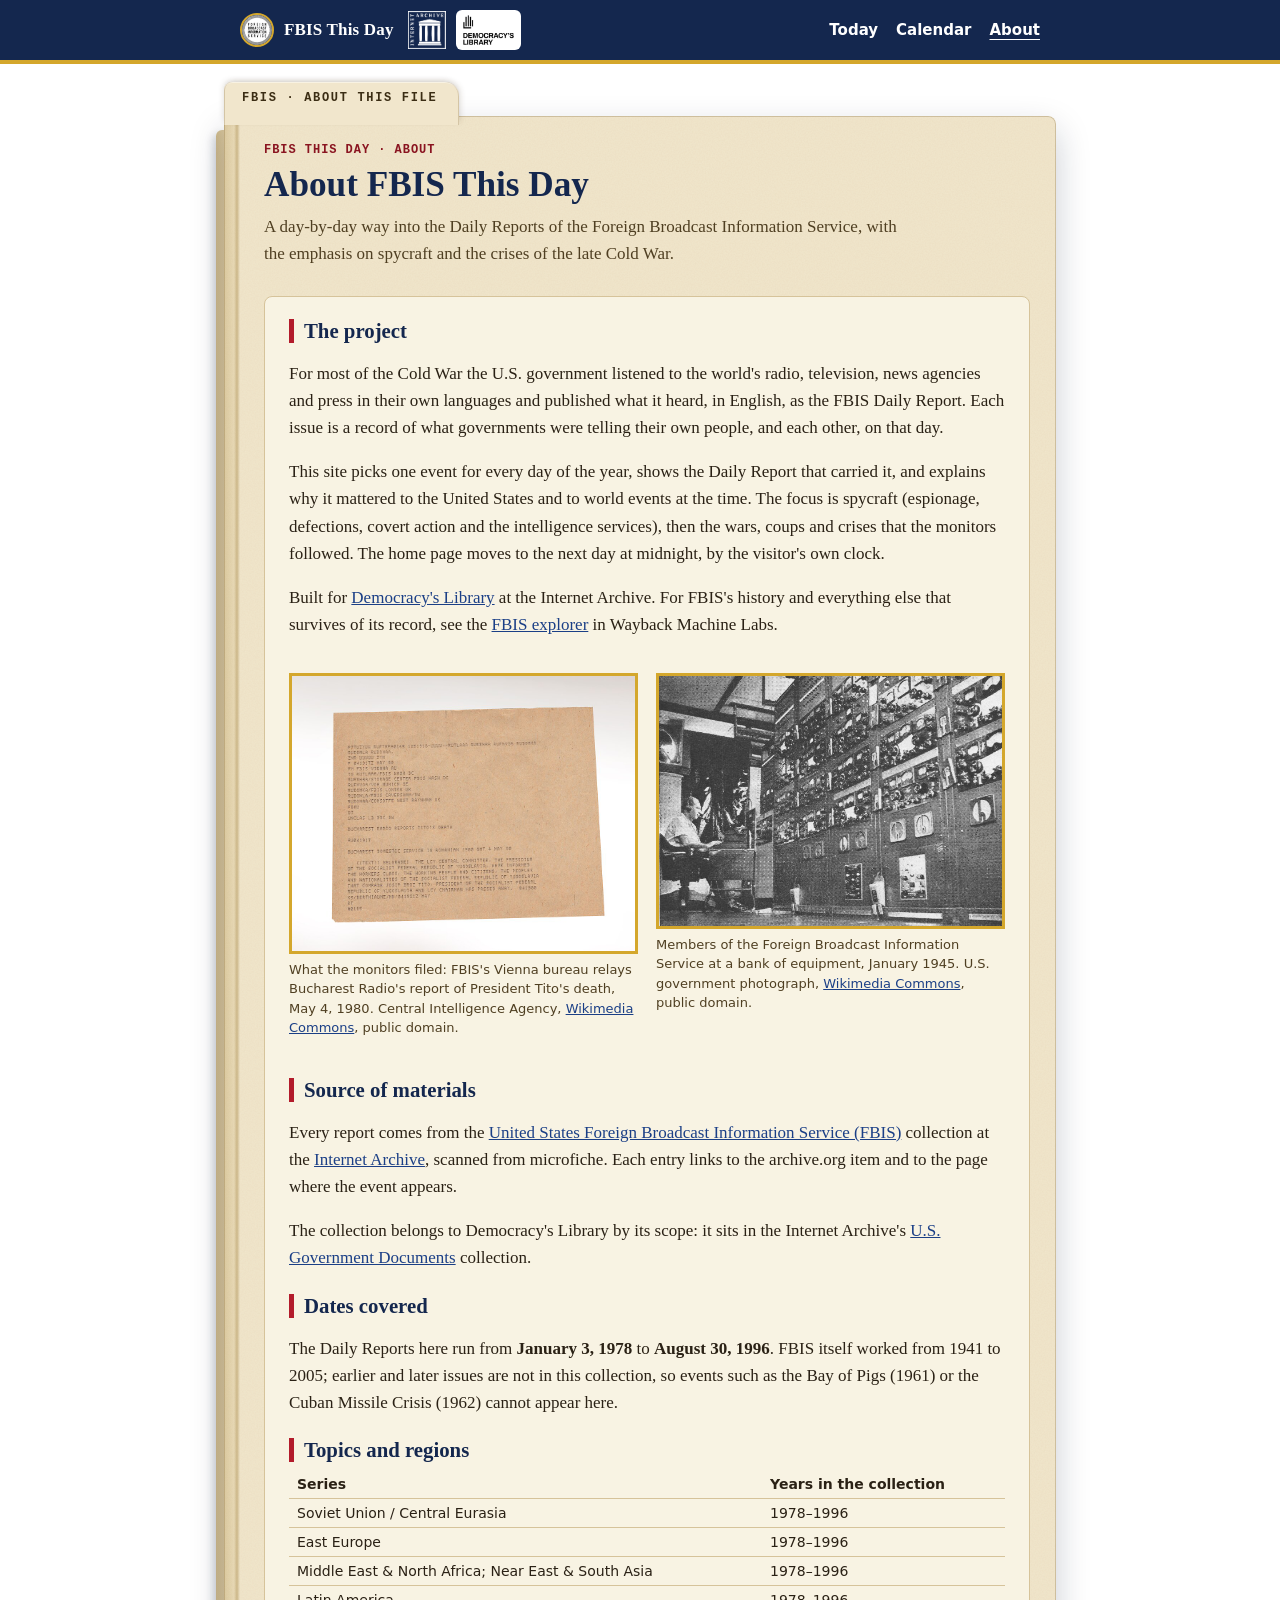
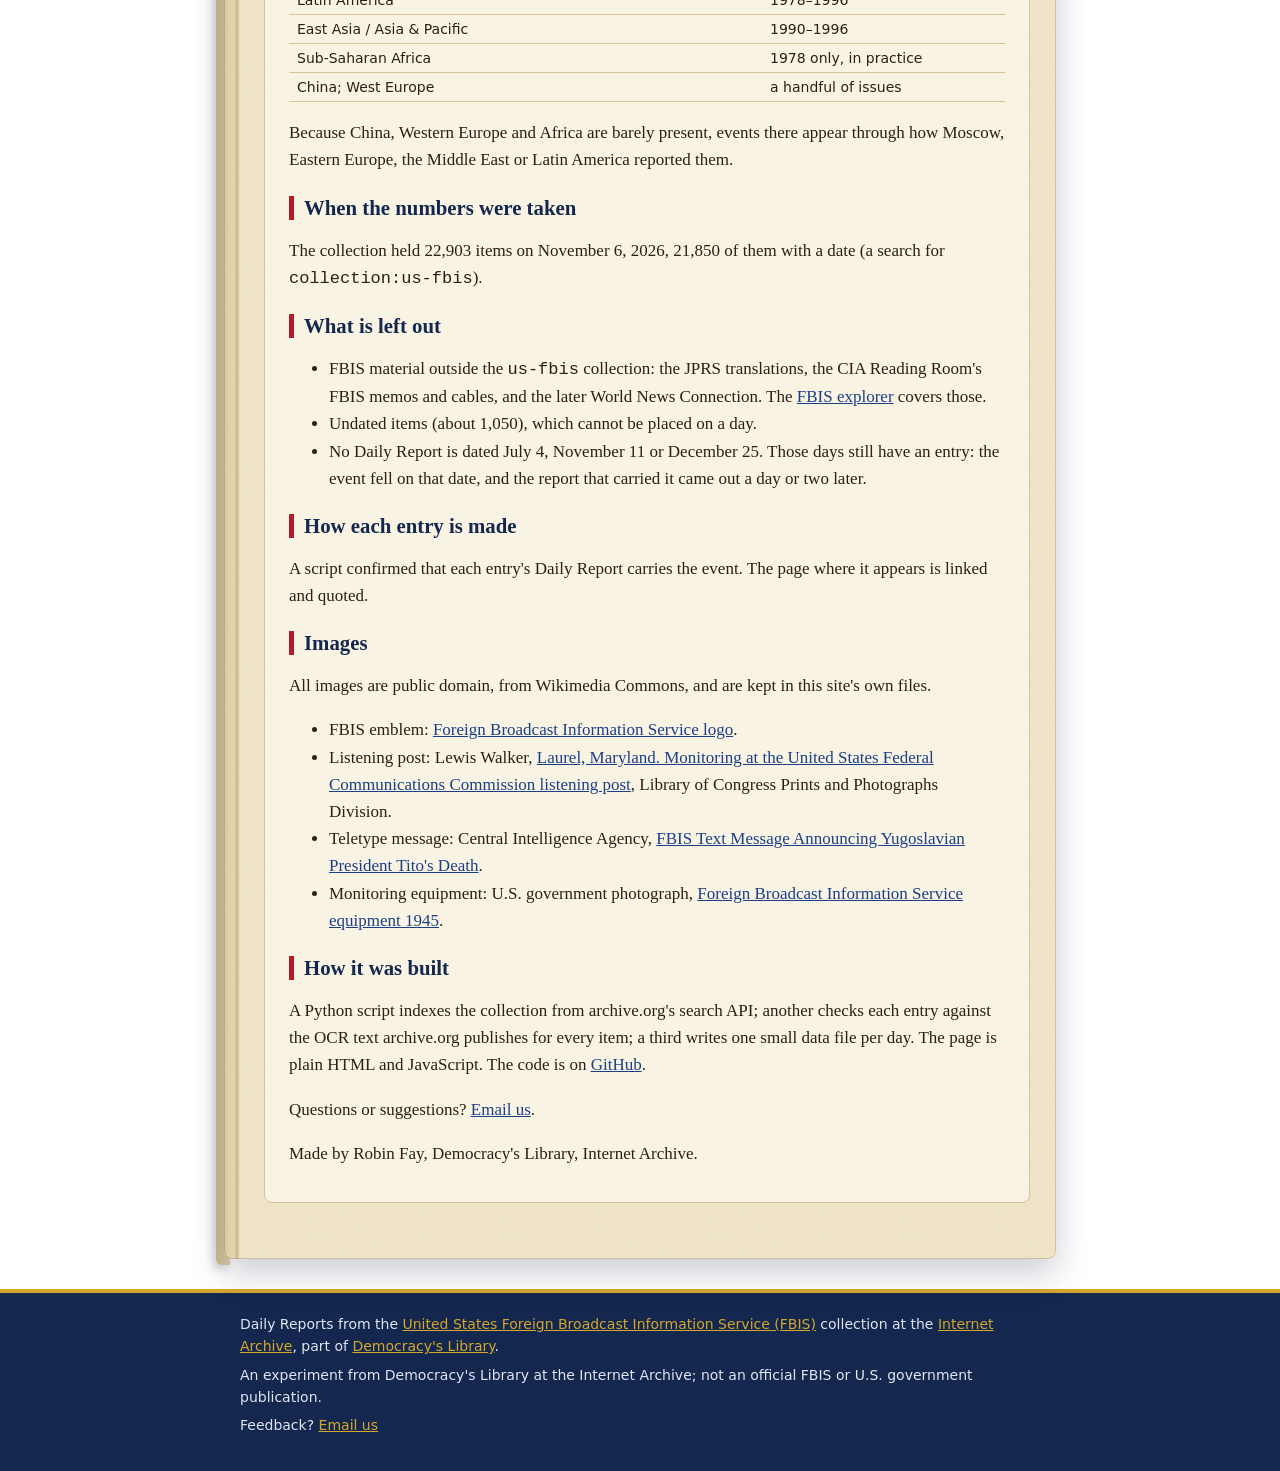
==== about.html @ 02a34bc8 "Accessibility and security fixes from the explorer checks Fix A-17ab2d: the previous/next tabs' acce" ====
<!doctype html>
<html lang="en">
<head>
<meta charset="utf-8">
<meta name="viewport" content="width=device-width, initial-scale=1">
<title>About · FBIS This Day</title>
<meta name="description" content="About FBIS This Day: its source in the Internet Archive's us-fbis collection, the dates it covers, what it leaves out, and how each day's entry is made and checked.">
<link rel="stylesheet" href="style.css?v=28">
</head>
<body>
<a class="skip" href="#main">Skip to content</a>
<header class="masthead">
  <div class="wrap">
    <a class="brand" href="./"><img src="img/fbis-logo.jpg" alt="" width="34" height="34"><span>FBIS This Day</span></a>
    <div class="logos">
      <a href="https://archive.org/"><img src="img/internet-archive.png" alt="Internet Archive" width="38" height="38"></a>
      <a href="https://archive.org/details/democracys-library" class="dl"><img src="img/democracys-library-crop.png" alt="Democracy's Library" width="66" height="40"></a>
    </div>
    <nav aria-label="Site">
      <a href="./">Today</a>
      <a href="calendar.html">Calendar</a>
      <a href="about.html" aria-current="page">About</a>
    </nav>
  </div>
</header>
<main id="main" class="wrap folder" data-label="FBIS · About this file">
  <header class="intro">
    <p class="slug">FBIS This Day · about</p>
    <h1>About FBIS This Day</h1>
    <p class="lede">A day-by-day way into the Daily Reports of the Foreign Broadcast Information Service, with the emphasis on spycraft and the crises of the late Cold War.</p>
  </header>
  <div class="prose">
    <h2>The project</h2>
    <p>For most of the Cold War the U.S. government listened to the world's radio, television, news agencies and press in their own languages and published what it heard, in English, as the FBIS Daily Report. Each issue is a record of what governments were telling their own people, and each other, on that day.</p>
    <p>This site picks one event for every day of the year, shows the Daily Report that carried it, and explains why it mattered to the United States and to world events at the time. The focus is spycraft (espionage, defections, covert action and the intelligence services), then the wars, coups and crises that the monitors followed. The home page moves to the next day at midnight, by the visitor's own clock.</p>
    <p>Built for <a href="https://archive.org/details/democracys-library">Democracy's Library</a> at the Internet Archive. For FBIS's history and everything else that survives of its record, see the <a href="https://wayback-labs.sf.archive.org/fbis/">FBIS explorer</a> in Wayback Machine Labs.</p>

    <div class="figs">
      <figure class="figure">
        <img src="img/fbis-tito-message-1980.jpg" width="960" height="768" loading="lazy" alt="A teletype message on tan paper headed FM FBIS VIENNA AU, reporting a Bucharest Radio announcement that President Tito has died.">
        <figcaption>What the monitors filed: FBIS's Vienna bureau relays Bucharest Radio's report of President Tito's death, May 4, 1980. Central Intelligence Agency, <a href="https://commons.wikimedia.org/wiki/File:FBIS_Text_Message_Announcing_Yugoslavian_President_Tito%27s_Death_-_Flickr_-_The_Central_Intelligence_Agency.jpg">Wikimedia Commons</a>, public domain.</figcaption>
      </figure>
      <figure class="figure">
        <img src="img/fbis-equipment-1945.jpg" width="600" height="436" loading="lazy" alt="A monitor in headphones sits before a wall of radio receivers.">
        <figcaption>Members of the Foreign Broadcast Information Service at a bank of equipment, January 1945. U.S. government photograph, <a href="https://commons.wikimedia.org/wiki/File:Foreign_Broadcast_Information_Service_equipment_1945.jpg">Wikimedia Commons</a>, public domain.</figcaption>
      </figure>
    </div>

    <h2>Source of materials</h2>
    <p>Every report comes from the <a href="https://archive.org/details/us-fbis">United States Foreign Broadcast Information Service (FBIS)</a> collection at the <a href="https://archive.org/">Internet Archive</a>, scanned from microfiche. Each entry links to the archive.org item and to the page where the event appears.</p>
    <p>The collection belongs to Democracy's Library by its scope: it sits in the Internet Archive's <a href="https://archive.org/details/USGovernmentDocuments">U.S. Government Documents</a> collection.</p>

    <h2>Dates covered</h2>
    <p>The Daily Reports here run from <strong>January 3, 1978</strong> to <strong>August 30, 1996</strong>. FBIS itself worked from 1941 to 2005; earlier and later issues are not in this collection, so events such as the Bay of Pigs (1961) or the Cuban Missile Crisis (1962) cannot appear here.</p>

    <h2>Topics and regions</h2>
    <table>
      <thead><tr><th scope="col">Series</th><th scope="col">Years in the collection</th></tr></thead>
      <tbody>
        <tr><td>Soviet Union / Central Eurasia</td><td>1978–1996</td></tr>
        <tr><td>East Europe</td><td>1978–1996</td></tr>
        <tr><td>Middle East &amp; North Africa; Near East &amp; South Asia</td><td>1978–1996</td></tr>
        <tr><td>Latin America</td><td>1978–1996</td></tr>
        <tr><td>East Asia / Asia &amp; Pacific</td><td>1990–1996</td></tr>
        <tr><td>Sub-Saharan Africa</td><td>1978 only, in practice</td></tr>
        <tr><td>China; West Europe</td><td>a handful of issues</td></tr>
      </tbody>
    </table>
    <p>Because China, Western Europe and Africa are barely present, events there appear through how Moscow, Eastern Europe, the Middle East or Latin America reported them.</p>

    <h2>When the numbers were taken</h2>
    <p id="numbers">The collection held 22,903 items on November 6, 2026, 21,850 of them with a date (a search for <code>collection:us-fbis</code>).</p>

    <h2>What is left out</h2>
    <ul>
      <li>FBIS material outside the <code>us-fbis</code> collection: the JPRS translations, the CIA Reading Room's FBIS memos and cables, and the later World News Connection. The <a href="https://wayback-labs.sf.archive.org/fbis/">FBIS explorer</a> covers those.</li>
      <li>Undated items (about 1,050), which cannot be placed on a day.</li>
      <li>No Daily Report is dated July 4, November 11 or December 25. Those days still have an entry: the event fell on that date, and the report that carried it came out a day or two later.</li>
    </ul>

    <h2 id="method">How each entry is made</h2>
    <p>A script confirmed that each entry's Daily Report carries the event. The page where it appears is linked and quoted.</p>

    <h2>Images</h2>
    <p>All images are public domain, from Wikimedia Commons, and are kept in this site's own files.</p>
    <ul>
      <li>FBIS emblem: <a href="https://commons.wikimedia.org/wiki/File:Foreign_Broadcast_Information_Service_logo.jpg">Foreign Broadcast Information Service logo</a>.</li>
      <li>Listening post: Lewis Walker, <a href="https://commons.wikimedia.org/wiki/File:Laurel_maryland_monitoring_8d42303u.tif">Laurel, Maryland. Monitoring at the United States Federal Communications Commission listening post</a>, Library of Congress Prints and Photographs Division.</li>
      <li>Teletype message: Central Intelligence Agency, <a href="https://commons.wikimedia.org/wiki/File:FBIS_Text_Message_Announcing_Yugoslavian_President_Tito%27s_Death_-_Flickr_-_The_Central_Intelligence_Agency.jpg">FBIS Text Message Announcing Yugoslavian President Tito's Death</a>.</li>
      <li>Monitoring equipment: U.S. government photograph, <a href="https://commons.wikimedia.org/wiki/File:Foreign_Broadcast_Information_Service_equipment_1945.jpg">Foreign Broadcast Information Service equipment 1945</a>.</li>
    </ul>

    <h2>How it was built</h2>
    <p>A Python script indexes the collection from archive.org's search API; another checks each entry against the OCR text archive.org publishes for every item; a third writes one small data file per day. The page is plain HTML and JavaScript. The code is on <a href="https://github.com/">GitHub</a>.</p>
    <p>Questions or suggestions? <a href="mailto:robin.fay@archive.org?subject=Explorer%20Feedback%3A%20FBIS%20This%20Day">Email us</a>.</p>
    <p>Made by Robin Fay, Democracy's Library, Internet Archive.</p>
  </div>
</main>
<footer class="site">
  <div class="wrap">
    <p>Daily Reports from the <a href="https://archive.org/details/us-fbis">United States Foreign Broadcast Information Service (FBIS)</a> collection at the <a href="https://archive.org/">Internet Archive</a>, part of <a href="https://archive.org/details/democracys-library">Democracy's Library</a>.</p>
    <p>An experiment from Democracy's Library at the Internet Archive; not an official FBIS or U.S. government publication.</p>
    <p>Feedback? <a href="mailto:robin.fay@archive.org?subject=Explorer%20Feedback%3A%20FBIS%20This%20Day">Email us</a></p>
  </div>
</footer>
</body>
</html>
---- style.css ----
/* Courier Prime Bold (SIL Open Font License, fonts/OFL.txt), kept in the
   site's own files: the bulletin's date and headline. */
@font-face { font-family: "Courier Prime"; src: url("fonts/CourierPrime-Bold.ttf") format("truetype"); font-weight: 700; font-style: normal; font-display: swap; }
/* Palette: red, dark blue, gold and white.
   Gold is used on dark blue (or as a rule/border), never as text on white. */
:root {
  --navy: #14274e;         /* dark blue: masthead, band, headings */
  --navy-deep: #0c1a36;
  --red: #b31b2b;          /* stamp red: accents, year, call to action */
  --gold: #d4a72c;         /* rules, borders, text on dark blue */
  --white: #ffffff;
  --bg: #ffffff;
  --paper: #ffffff;
  --tint: #f3f5fa;         /* quiet blue-white panels */
  --ink: #0f1a2e;
  --muted: #47526a;
  --rule: #d7dce8;
  --head: var(--navy);
  --head-ink: var(--white);
  --accent: var(--red);
  --accent-ink: var(--white);
  --link: #1b3f86;
  --chip: #f6ecd0;         /* pale gold, navy text */
  --chip-ink: var(--navy);
  --heading: var(--navy);
  --mono: ui-monospace, "SF Mono", Menlo, Consolas, "Liberation Mono", monospace;
  --serif: Georgia, "Iowan Old Style", "Times New Roman", serif;
  --sans: system-ui, -apple-system, "Segoe UI", Roboto, sans-serif;
}
@media (prefers-color-scheme: dark) {
  :root {
    --bg: #0c1a36; --paper: #14274e; --tint: #0f2044; --ink: #ffffff; --muted: #c5cde0;
    --rule: #2d4475; --head: #0a1530; --link: #f0cd6a; --heading: #ffffff;
    --accent: #ff7b7b; --accent-ink: #0c1a36; --chip: #2a3a62; --chip-ink: #f0cd6a;
  }
}
* { box-sizing: border-box; }
html { -webkit-text-size-adjust: 100%; }
body { margin: 0; background: var(--bg); color: var(--ink); font: 17px/1.6 var(--serif); }
a { color: var(--link); }
a:focus-visible, button:focus-visible, select:focus-visible { outline: 3px solid var(--accent); outline-offset: 2px; }
.wrap { max-width: 52rem; margin: 0 auto; padding: 0 16px; }
.vh { position: absolute; width: 1px; height: 1px; overflow: hidden; clip: rect(0 0 0 0); white-space: nowrap; }
.skip { position: absolute; left: -999px; top: 0; background: var(--paper); padding: .5rem 1rem; z-index: 10; }
.skip:focus { left: 8px; }
.mono { font-family: var(--mono); }

/* Masthead */
.masthead { background: var(--head); color: var(--head-ink); font-family: var(--sans); border-bottom: 4px solid var(--gold); }
.masthead .brand { display: flex; align-items: center; gap: 10px; color: var(--white); text-decoration: none; font: 700 17px var(--serif); letter-spacing: .01em; }
.masthead .brand img { border-radius: 50%; border: 2px solid var(--gold); display: block; }
.masthead .brand:hover span { text-decoration: underline; text-underline-offset: 4px; }
.masthead .wrap { display: flex; align-items: center; gap: 14px; padding-top: 10px; padding-bottom: 10px; flex-wrap: wrap; }
.masthead .logos { display: flex; gap: 10px; align-items: center; }
.masthead .logos img { display: block; }
.masthead .dl { background: #fff; border-radius: 6px; padding: 3px 5px; line-height: 0; }
.masthead .dl img { width: auto; height: 34px; }
.masthead nav { margin-left: auto; display: flex; gap: 18px; }
.masthead nav a { color: var(--head-ink); text-decoration: none; font-weight: 600; font-size: 15px; }
.masthead nav a:hover, .masthead nav a[aria-current="page"] { text-decoration: underline; text-underline-offset: 4px; }

header.intro { padding: 28px 0 8px; }
.slug { font: 12px/1.4 var(--mono); letter-spacing: .08em; color: var(--accent); margin: 0 0 6px; text-transform: uppercase; font-weight: 600; }
h1 { font: 700 2.2rem/1.15 var(--serif); margin: 0 0 8px; color: var(--heading); }
.lede { color: var(--muted); margin: 0; max-width: 40rem; }

/* Home-page band: dark blue, white type, gold rules, a photograph */
/* A listening-post console: faint range rings and a plotting grid */
.band { color: var(--white); border-bottom: 4px solid var(--red);
  background:
    repeating-radial-gradient(circle at 88% 40%, rgba(212,167,44,.10) 0 1px, transparent 1px 46px),
    linear-gradient(rgba(255,255,255,.035) 1px, transparent 1px) 0 0 / 100% 28px,
    linear-gradient(90deg, rgba(255,255,255,.035) 1px, transparent 1px) 0 0 / 28px 100%,
    linear-gradient(180deg, var(--navy) 0%, var(--navy-deep) 100%); }
.monitor { margin: 16px 0 0; font: 600 12px/1.4 var(--mono); letter-spacing: .1em; text-transform: uppercase; color: var(--gold); display: flex; align-items: center; gap: 8px; flex-wrap: wrap; }
.monitor #countdown { color: var(--white); font-size: 14px; letter-spacing: .06em; }
.monitor .dot { width: 9px; height: 9px; border-radius: 50%; background: #ff5a5a; box-shadow: 0 0 0 3px rgba(255,90,90,.25); }
@media (prefers-reduced-motion: no-preference) {
  .monitor .dot { animation: blink 2s ease-in-out infinite; }
  @keyframes blink { 50% { opacity: .35; } }
}
.band .wrap { display: grid; grid-template-columns: 1fr minmax(0, 17rem); gap: 24px; align-items: center; padding-top: 30px; padding-bottom: 30px; }
.band .slug { color: var(--gold); }
.band h1 { color: var(--white); font-size: 2.6rem; }
.band h1::after { content: ""; display: block; width: 64px; height: 4px; background: var(--gold); margin-top: 10px; }
.band .lede { color: #dfe5f2; }
.band figure { margin: 0; }
.band figure img { display: block; width: 100%; height: auto; border: 3px solid var(--gold); filter: grayscale(1) contrast(1.05); }
.band figcaption { font: 12px/1.4 var(--sans); color: #c5cde0; margin-top: 6px; }
.band figcaption a { color: var(--gold); }
.band a:focus-visible { outline-color: var(--gold); }
@media (max-width: 640px) {
  .band .wrap { grid-template-columns: 1fr; }
  .band h1 { font-size: 2rem; }
}

/* Day controls */
.daybar { display: flex; flex-wrap: wrap; align-items: center; gap: 10px; margin: 22px 0 14px; font-family: var(--sans); }
.daybar button, .daybar select { font: 600 15px var(--sans); color: var(--ink); background: var(--paper); border: 1px solid var(--rule); border-radius: 6px; padding: 8px 12px; min-height: 44px; }
.daybar button { cursor: pointer; }
.daybar button:hover { border-color: var(--muted); }
.daybar .today-btn[hidden] { display: none; }
.daybar .spacer { flex: 1; }
.daybar .pick { display: flex; gap: 6px; align-items: center; }

/* The day card: a wire-service sheet */
/* The bulletin is a typed sheet of paper in both light and dark mode, so it
   carries its own colors. Every text pair here meets WCAG AA on the paper. */
.sheet {
  --paper: #fcf9f0; --tint: #f2ebd8; --ink: #1d1a14; --muted: #4e4637; --rule: #d9ceb0;
  --heading: #14274e; --link: #1b3f86; --accent: #b31b2b; --accent-ink: #fff;
  --chip: #f1e4bd; --chip-ink: #14274e;
  --type: "American Typewriter", "Courier Prime", "Courier New", Courier, monospace;
  color: var(--ink);
  background:
    url("data:image/svg+xml,%3Csvg xmlns='http://www.w3.org/2000/svg' width='180' height='180'%3E%3Cfilter id='n'%3E%3CfeTurbulence type='fractalNoise' baseFrequency='.85' numOctaves='3' stitchTiles='stitch'/%3E%3CfeColorMatrix values='0 0 0 0 .32 0 0 0 0 .26 0 0 0 0 .14 0 0 0 .09 0'/%3E%3C/filter%3E%3Crect width='100%25' height='100%25' filter='url(%23n)'/%3E%3C/svg%3E"),
    linear-gradient(180deg, transparent 33%, rgba(120, 100, 60, .07) 33.2%, transparent 33.6%),
    radial-gradient(ellipse at 50% 40%, transparent 55%, rgba(120, 95, 50, .10) 100%),
    var(--paper);
  border: 1px solid #e3d8b8; border-radius: 3px; padding: 0 28px 26px; position: relative; isolation: isolate;
  /* the sheet lifts off the page: a hard shadow down the right edge and a soft one below */
  /* a defined edge all round, a light shadow along the top, a drop shadow
     below, and the hard shadow down the right-hand edge */
  box-shadow:
    0 0 0 1px rgba(120, 95, 50, .30),
    0 -3px 8px -2px rgba(12, 26, 54, .14),
    0 4px 6px rgba(12, 26, 54, .16),
    0 22px 30px -10px rgba(12, 26, 54, .38),
    12px 14px 0 -4px rgba(12, 26, 54, .10),
    18px 22px 30px rgba(12, 26, 54, .22);
  margin-right: 14px;
}
/* a second sheet underneath, slightly askew */
/* the edges of two more sheets showing down the right-hand side */
.sheet::before, .sheet::after { content: ""; position: absolute; top: 5px; bottom: -5px; z-index: -1; border-radius: 0 3px 3px 0; }
.sheet::before { right: -7px; left: 7px; background: #efe6cd; border: 1px solid #cdbd95; box-shadow: 3px 4px 8px rgba(12, 26, 54, .18); }
.sheet::after { top: 10px; bottom: -10px; right: -13px; left: 13px; z-index: -2; background: #e7dcbf; border: 1px solid #c6b48a; box-shadow: 4px 8px 14px rgba(12, 26, 54, .22); }
.sheet h2, .sheet p { font-family: var(--type); }
.sheet h2 { font-weight: 700; letter-spacing: -.01em; }
.sheet p { font-size: 16px; line-height: 1.65; text-shadow: 0 0 .5px rgba(29, 26, 20, .35); }
.sheet .bigdate { font-family: var(--type); }
/* The file line typed at the head of the sheet, and a rubber stamp over it */
.sheet p.fileline { margin: 0 -28px 18px; padding: 12px 28px 8px; border-bottom: 1px dashed var(--rule); font: 600 12px/1.3 var(--mono); letter-spacing: .08em; text-transform: uppercase; color: var(--muted); }
.sheet p.cstamp { position: absolute; top: 34px; right: 24px; z-index: 1; margin: 0; pointer-events: none; text-shadow: none;
  font: 800 19px/1 var(--mono); letter-spacing: .2em; text-transform: uppercase; color: #a3121f;
  padding: 7px 12px 6px 16px; border: 3px solid currentColor; border-radius: 6px; outline: 1.5px solid currentColor; outline-offset: 3px;
  transform: rotate(-7deg); opacity: .86; mix-blend-mode: multiply;
  /* uneven ink: a noise mask lets the paper show through in places */
  -webkit-mask-image: url("data:image/svg+xml,%3Csvg xmlns='http://www.w3.org/2000/svg' width='120' height='60'%3E%3Cfilter id='s'%3E%3CfeTurbulence type='fractalNoise' baseFrequency='1.2' numOctaves='2'/%3E%3CfeColorMatrix values='0 0 0 0 0 0 0 0 0 0 0 0 0 0 0 0 0 0 -2.2 1.6'/%3E%3C/filter%3E%3Crect width='100%25' height='100%25' filter='url(%23s)'/%3E%3C/svg%3E");
  mask-image: url("data:image/svg+xml,%3Csvg xmlns='http://www.w3.org/2000/svg' width='120' height='60'%3E%3Cfilter id='s'%3E%3CfeTurbulence type='fractalNoise' baseFrequency='1.2' numOctaves='2'/%3E%3CfeColorMatrix values='0 0 0 0 0 0 0 0 0 0 0 0 0 0 0 0 0 0 -2.2 1.6'/%3E%3C/filter%3E%3Crect width='100%25' height='100%25' filter='url(%23s)'/%3E%3C/svg%3E"); }
.sheet .dateline { display: flex; flex-wrap: wrap; align-items: baseline; gap: 6px 14px; border-bottom: 2px solid var(--heading); padding-bottom: 10px; margin-bottom: 16px; }
.sheet .bigdate { font: 700 1.9rem/1 var(--serif); margin: 0; color: var(--heading); }
.sheet .year { font: 600 1.05rem var(--mono); color: var(--accent); }
.stamp { display: inline-block; font: 700 11px/1 var(--mono); letter-spacing: .12em; text-transform: uppercase; border: 2px solid var(--accent); color: var(--accent); padding: 4px 7px; border-radius: 3px; transform: rotate(-2deg); }
.tag { display: inline-block; font: 600 12px/1 var(--sans); background: var(--chip); color: var(--chip-ink); border: 1px solid var(--gold); padding: 4px 8px; border-radius: 99px; }
.sheet h2 { font: 700 1.55rem/1.25 var(--serif); margin: 4px 0 12px; color: var(--heading); }
.sheet h3 { font: 700 12px/1.3 var(--mono); letter-spacing: .1em; text-transform: uppercase; color: var(--heading); margin: 22px 0 6px; padding-bottom: 4px; border-bottom: 2px solid var(--gold); display: inline-block; }
.sheet h3::before { content: ""; display: inline-block; width: 8px; height: 8px; background: var(--accent); margin-right: 8px; vertical-align: 1px; }
.sheet p { margin: 0 0 10px; }
/* Teletype paper: a perforated tractor-feed edge */
.evidence { margin: 12px 0 0; padding: 10px 14px 10px 30px; background:
    radial-gradient(circle at 10px 12px, var(--paper) 0 3.5px, transparent 4px) 0 0 / 20px 24px repeat-y,
    var(--tint);
  border-left: 1px dashed var(--rule); border-radius: 0 4px 4px 0; }
.evidence .intercept { margin: 0 0 6px; font: 700 11px/1.3 var(--mono); letter-spacing: .14em; text-transform: uppercase; color: var(--accent); }
.evidence .src { font: 13px/1.5 var(--sans); color: var(--muted); margin: 0 0 8px; }
.evidence blockquote { margin: 0; font: 14px/1.55 var(--mono); white-space: pre-wrap; word-break: break-word; }
.evidence .ocrnote { font: 12px var(--sans); color: var(--muted); margin: 8px 0 0; }
.cta { display: inline-block; margin-top: 12px; font: 600 15px var(--sans); background: var(--red); color: var(--white); text-decoration: none; padding: 11px 16px; border-radius: 6px; border-bottom: 3px solid var(--navy-deep); }
.cta:hover { text-decoration: underline; }
.draft { margin-top: 18px; font: 13px/1.5 var(--sans); color: var(--muted); border-top: 1px dashed var(--rule); padding-top: 10px; }
.empty { color: var(--muted); }

/* Lists */
section.more { margin: 30px 0; }
section.more h2 { font: 700 1.25rem var(--serif); margin: 0 0 10px; color: var(--heading); border-left: 5px solid var(--red); padding-left: 10px; }
.alts { list-style: none; padding: 0; margin: 0; display: grid; gap: 10px; }
.alts li { background: var(--paper); border: 1px solid var(--rule); border-left: 4px solid var(--gold); border-radius: 8px; padding: 12px 14px; }
.alts .y { font: 600 14px var(--mono); color: var(--accent); margin-right: 8px; }
.alts p { margin: 6px 0 0; font-size: 15px; }
.alts details { margin-top: 6px; font-size: 15px; }
.alts summary { cursor: pointer; font: 600 14px var(--sans); color: var(--link); }
.issues { font: 14px/1.5 var(--sans); }
.issues details { border-top: 1px solid var(--rule); padding: 6px 0; }
.issues summary { cursor: pointer; font-weight: 600; }
.issues ul { margin: 6px 0 4px; padding-left: 20px; }
.issues .reg { color: var(--muted); }

/* Calendar */
.months { display: grid; grid-template-columns: repeat(auto-fill, minmax(15rem, 1fr)); gap: 16px; margin: 20px 0 30px; }
.month { background: var(--paper); border: 1px solid var(--rule); border-radius: 8px; padding: 12px 14px; }
.month { border-top: 5px solid var(--navy); }
.month h2 { font: 700 1.1rem var(--serif); margin: 0 0 6px; color: var(--heading); border-bottom: 2px solid var(--gold); padding-bottom: 4px; }
.month ol { list-style: none; margin: 0; padding: 0; font: 14px/1.45 var(--sans); }
.month li { padding: 3px 0; border-top: 1px solid var(--rule); }
.month li:first-child { border-top: 0; }
.month a { text-decoration: none; display: block; color: var(--ink); }
.month a:hover .h { text-decoration: underline; }
.month .d { font: 600 12px var(--mono); color: var(--muted); display: inline-block; width: 2.2em; }
.month .spy { color: var(--accent); font-weight: 700; }
.filters { font: 15px var(--sans); display: flex; gap: 14px; align-items: center; flex-wrap: wrap; }

/* About */
.prose { background: var(--paper); border: 1px solid var(--rule); border-radius: 8px; padding: 18px 24px; margin: 20px 0 30px; }
.prose h2 { font: 700 1.3rem var(--serif); margin: 22px 0 8px; color: var(--heading); border-left: 5px solid var(--red); padding-left: 10px; }
.prose h2:first-child { margin-top: 4px; }
.prose table { border-collapse: collapse; font: 14px var(--sans); width: 100%; }
.prose th, .prose td { text-align: left; border-bottom: 1px solid var(--rule); padding: 6px 8px; vertical-align: top; }

footer.site { background: var(--navy); color: #dfe5f2; border-top: 4px solid var(--gold); padding: 20px 0 30px; font: 14px/1.6 var(--sans); margin-top: 30px; }
footer.site a { color: var(--gold); }
footer.site a:focus-visible { outline-color: var(--gold); }
.figure { margin: 18px 0; }
.figure img { display: block; max-width: 100%; height: auto; border: 3px solid var(--gold); }
.figure figcaption { font: 13px/1.5 var(--sans); color: var(--muted); margin-top: 6px; }
.figs { display: grid; grid-template-columns: repeat(auto-fit, minmax(14rem, 1fr)); gap: 18px; }
footer.site p { margin: 0 0 6px; }

@media (max-width: 560px) {
  body { font-size: 16px; }
  h1 { font-size: 1.7rem; }
  .sheet { padding: 0 16px 16px; }
  .sheet p.fileline { margin: 0 -16px 14px; padding: 10px 16px 8px; }
  .sheet { margin-right: 10px; }
  .sheet p.cstamp { position: static; display: inline-block; margin: 0 0 12px 4px; font-size: 15px; }
  .sheet .bigdate { font-size: 1.5rem; }
  .masthead nav { margin-left: 0; width: 100%; }
}
@media (prefers-reduced-motion: no-preference) {
  .sheet { animation: in .25s ease-out; }
  @keyframes in { from { opacity: 0; transform: translateY(4px); } to { opacity: 1; transform: none; } }
}
.sheet p.draft { font: 13px/1.5 var(--sans); text-shadow: none; }
.sheet p.draft a { display: inline-block; min-height: 24px; padding: 3px 0; line-height: 18px; }
.sheet .evidence p { text-shadow: none; }

/* An open manila folder that holds each page's contents. It keeps its own
   colors in both modes; every text pair on it meets WCAG AA. */
.folder {
  --paper: #f8f3e3; --tint: #efe7d0; --ink: #2a2115; --muted: #4f3f22; --rule: #d6c39a;
  --heading: #14274e; --link: #1b3f86; --accent: #8a1420; --chip: #f1e4bd; --chip-ink: #14274e;
  color: var(--ink); position: relative; margin-top: 52px; margin-bottom: 8px;
  padding: 10px 26px 26px 40px; border-radius: 4px 8px 8px 8px;
  background:
    url("data:image/svg+xml,%3Csvg xmlns='http://www.w3.org/2000/svg' width='200' height='200'%3E%3Cfilter id='m'%3E%3CfeTurbulence type='fractalNoise' baseFrequency='.7' numOctaves='3' stitchTiles='stitch'/%3E%3CfeColorMatrix values='0 0 0 0 .4 0 0 0 0 .3 0 0 0 0 .12 0 0 0 .08 0'/%3E%3C/filter%3E%3Crect width='100%25' height='100%25' filter='url(%23m)'/%3E%3C/svg%3E"),
    linear-gradient(90deg, #dccaa0 0, #e8d9b6 10px, #cdb88a 13px, #f1e6cc 16px, #f1e6cc 100%);
  box-shadow: inset 0 0 0 1px rgba(110, 80, 30, .25), 0 14px 34px rgba(12, 26, 54, .22);
}
/* the folder's index tab */
.folder::before {
  content: attr(data-label); position: absolute; left: 0; top: -34px; height: 34px; max-width: 80%;
  padding: 9px 22px 0 18px; overflow: hidden; white-space: nowrap; text-overflow: ellipsis;
  font: 700 12px/1.3 var(--mono); letter-spacing: .14em; text-transform: uppercase; color: #3b2d14;
  background: #f1e6cc; border-radius: 8px 14px 0 0;
  box-shadow: inset 0 1px 0 rgba(255, 255, 255, .45), inset 1px 0 0 rgba(110, 80, 30, .22), inset -1px 0 0 rgba(110, 80, 30, .22),
    /* a soft drop shadow up and out from the tab; none at its foot, where it joins the folder */
    -2px -3px 6px -2px rgba(60, 45, 20, .16), 3px -2px 6px -2px rgba(60, 45, 20, .16);
}
/* the front flap folded back along the left edge */
.folder::after {
  content: ""; position: absolute; left: -8px; top: 14px; bottom: -6px; width: 14px; border-radius: 6px 0 0 6px;
  background: linear-gradient(90deg, #cdb88a, #e2d1aa); box-shadow: -3px 4px 8px rgba(12, 26, 54, .18); z-index: -1;
}
.folder .daybar { margin-top: 14px; }
.folder .daybar button, .folder .daybar select { color: var(--ink); background: var(--paper); border-color: #d6c39a; }
.folder section.more h2, .folder .prose h2 { color: var(--heading); }
.folder header.intro { padding-top: 16px; }
@media (max-width: 560px) {
  .folder { padding: 8px 14px 18px 22px; margin-top: 46px; }
  .folder::after { left: -5px; width: 9px; }
}

.sheet h2, .sheet .bigdate { font-family: "Courier Prime", "Courier New", Courier, monospace; font-weight: 700; letter-spacing: -.01em; }
.sheet .bigdate { font-size: 2rem; }
.folder .sheet { margin-bottom: 26px; }

/* The day controls are solid pastel divider tabs standing up from the
   folder's edge, typed on directly, with no outline. */
.folder .daybar { gap: 6px; align-items: flex-end; margin: 18px -26px 18px -40px; padding: 0 26px 0 40px; position: relative; }
/* the folder's beige comes up over the foot of the tabs, so they sit
   tucked behind it, with a soft shadow cast up from its edge */
.folder .daybar::after { content: ""; position: absolute; left: 16px; right: 0; bottom: -2px; height: 11px; z-index: 1; pointer-events: none;
  background: #f1e6cc; border-top: 1px solid rgba(255, 255, 255, .55);
  box-shadow: 0 -1px 4px rgba(60, 45, 20, .13); }
.folder .daybar button, .folder .daybar select {
  --tab: #c3cbd3;
  min-height: 52px; margin-bottom: 0; padding: 6px 14px 5px;
  font: 700 15px "Courier Prime", "Courier New", Courier, monospace; letter-spacing: .02em; color: #1d1a14;
  background: var(--tab);
  border: 0; border-radius: 11px 11px 0 0; padding: 10px 18px 19px;
  box-shadow: none;
}
.folder .daybar #next { --tab: #cbc6d4; }
.folder .daybar #today { --tab: #e6cdc4; }
.folder .daybar select { --tab: #e6d9ab; }
.folder .daybar #day { --tab: #c7dbd2; }
.folder .daybar button:hover, .folder .daybar select:hover { background: #ffffff; }
.folder .daybar .pick { gap: 6px; }
@media (max-width: 560px) {
  .folder .daybar { margin: 14px -14px 14px -22px; padding: 0 14px 0 22px; }
  .folder .daybar button, .folder .daybar select { padding: 8px 11px 17px; font-size: 14px; }
}

/* Pause/Resume for the countdown (WCAG 2.2.2) */
.monitor-toggle { font: 700 11px/1 var(--mono); letter-spacing: .1em; text-transform: uppercase; color: var(--gold); background: transparent; border: 1px solid var(--gold); border-radius: 4px; padding: 6px 9px; min-height: 26px; cursor: pointer; }
.monitor-toggle:hover { background: rgba(212, 167, 44, .15); }
.monitor-toggle:focus-visible { outline: 3px solid var(--gold); outline-offset: 2px; }
.monitor.paused .dot { animation: none; opacity: .5; }
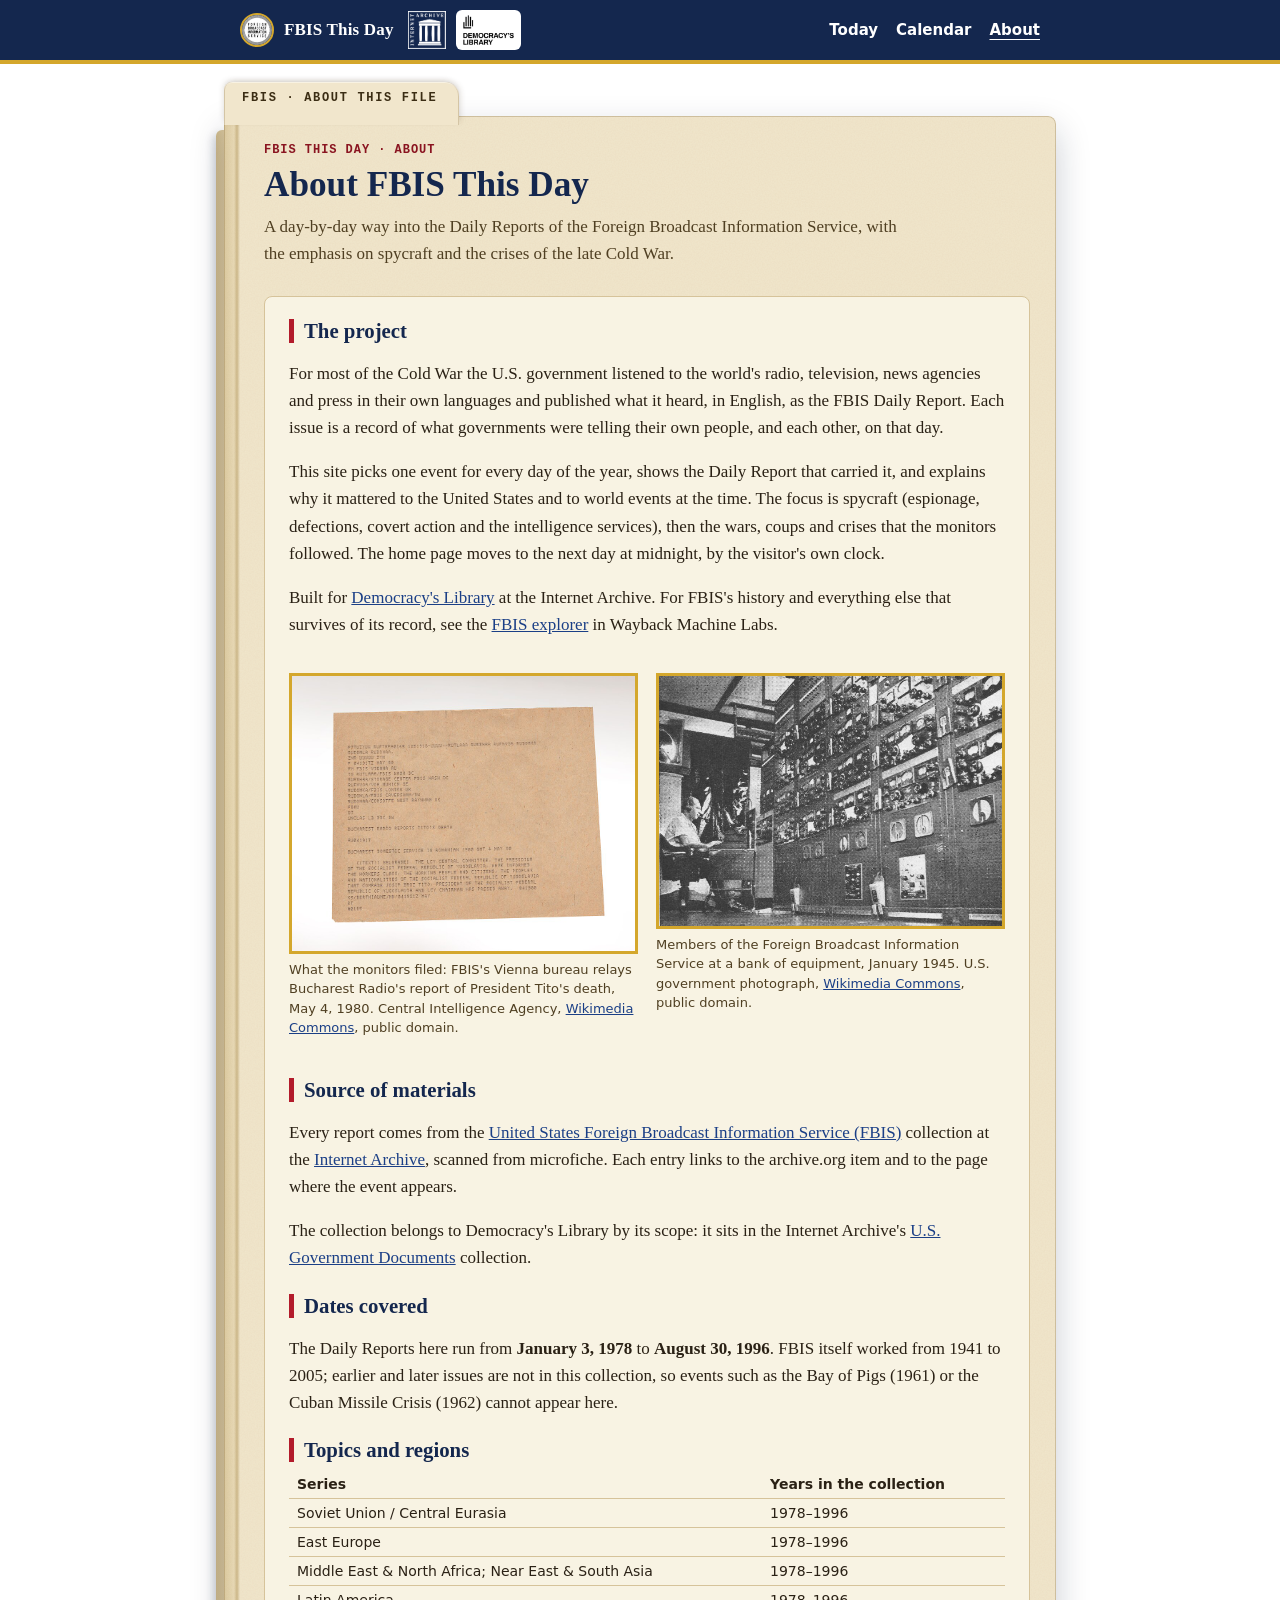
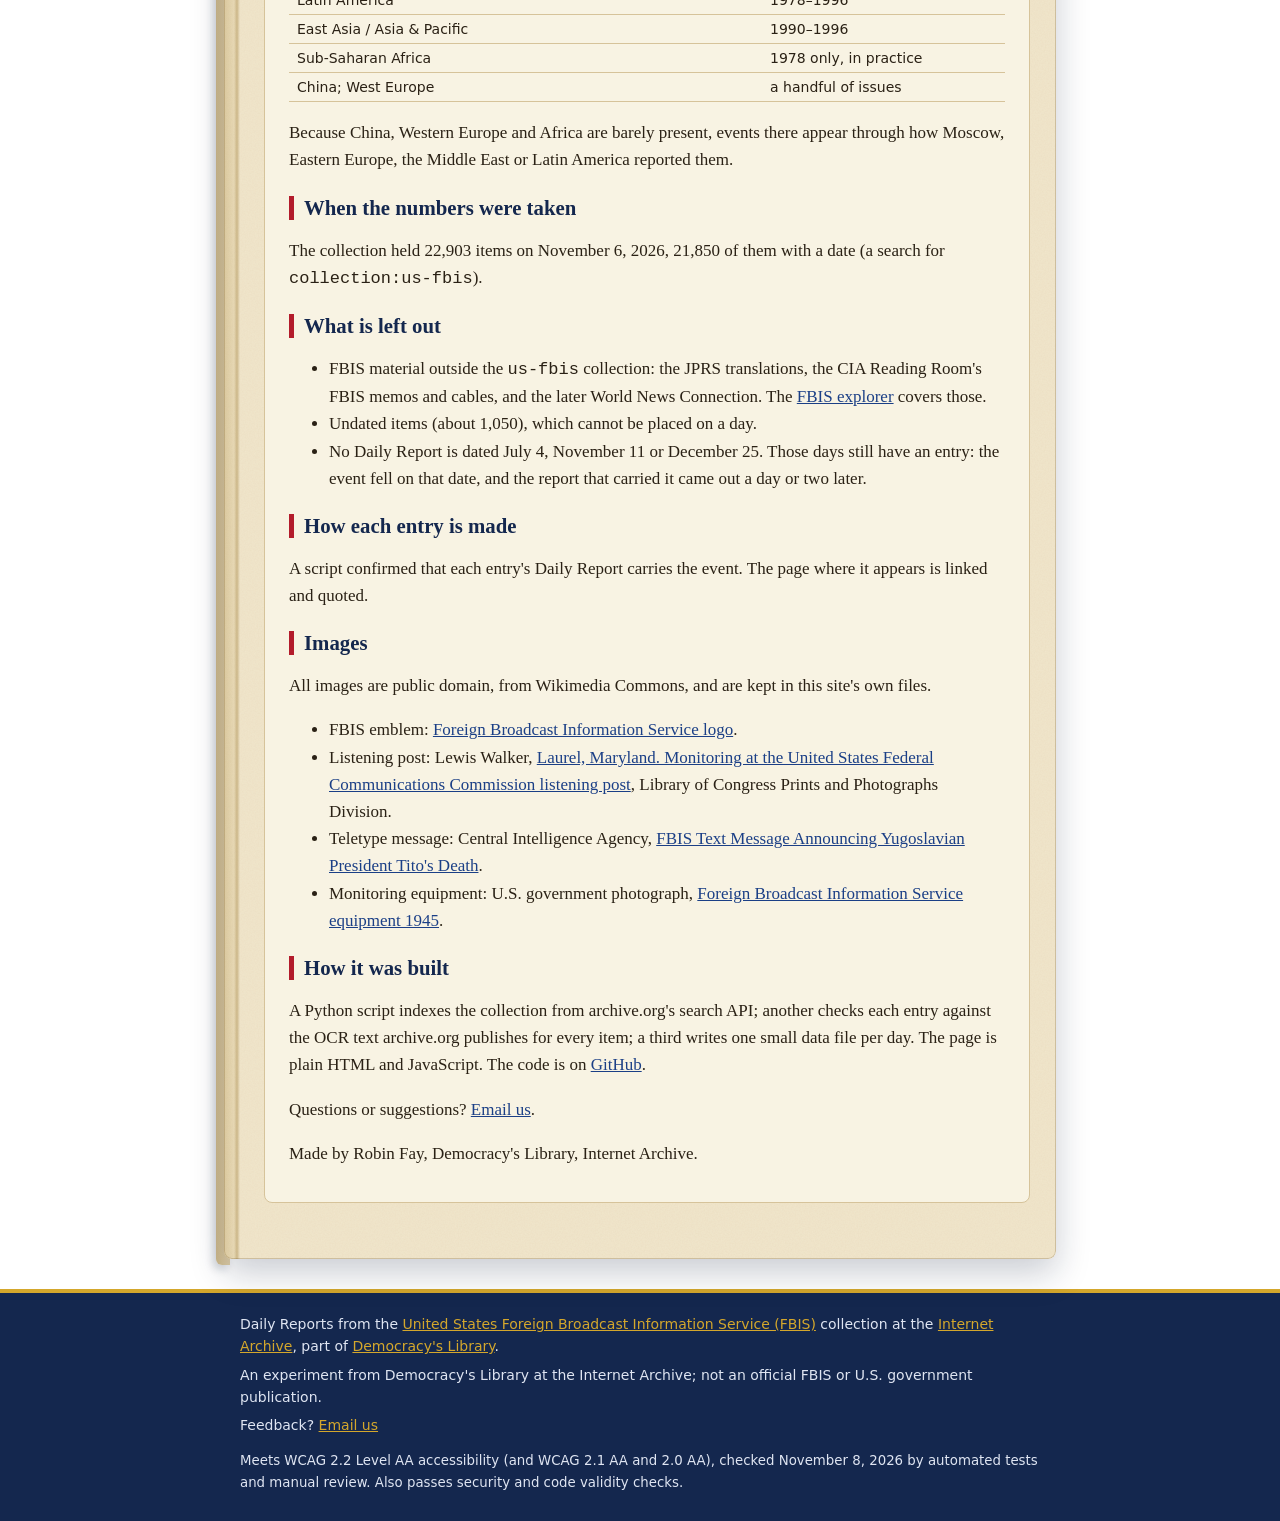
==== commit 4e1ef829: "Add the dated accessibility and security statement to each page's footer Placed at the bottom of ind" ====
--- a/about.html
+++ b/about.html
@@ -5,7 +5,7 @@
 <meta name="viewport" content="width=device-width, initial-scale=1">
 <title>About · FBIS This Day</title>
 <meta name="description" content="About FBIS This Day: its source in the Internet Archive's us-fbis collection, the dates it covers, what it leaves out, and how each day's entry is made and checked.">
-<link rel="stylesheet" href="style.css?v=28">
+<link rel="stylesheet" href="style.css?v=29">
 </head>
 <body>
 <a class="skip" href="#main">Skip to content</a>
@@ -102,6 +102,13 @@
     <p>An experiment from Democracy's Library at the Internet Archive; not an official FBIS or U.S. government publication.</p>
     <p>Feedback? <a href="mailto:robin.fay@archive.org?subject=Explorer%20Feedback%3A%20FBIS%20This%20Day">Email us</a></p>
   </div>
+<!-- explorer-checks:note -->
+<p class="explorer-checks-note" style="font-size:clamp(0.8333rem, 0.875em, 1rem);margin:1em 0 0">
+  Meets WCAG 2.2 Level AA accessibility (and WCAG 2.1 AA and 2.0 AA), checked
+  <time datetime="2026-11-08">November 8, 2026</time> by automated tests and manual review.
+  Also passes security and code validity checks.
+</p>
+<!-- /explorer-checks:note -->
 </footer>
 </body>
 </html>
--- a/style.css
+++ b/style.css
@@ -306,3 +306,7 @@
 .monitor-toggle:hover { background: rgba(212, 167, 44, .15); }
 .monitor-toggle:focus-visible { outline: 3px solid var(--gold); outline-offset: 2px; }
 .monitor.paused .dot { animation: none; opacity: .5; }
+
+/* The checker's dated statement sits at the end of the footer: give it the
+   footer's column and gutter. */
+footer.site .explorer-checks-note { max-width: 52rem; margin: 1em auto 0 !important; padding: 0 16px; color: #dfe5f2; }
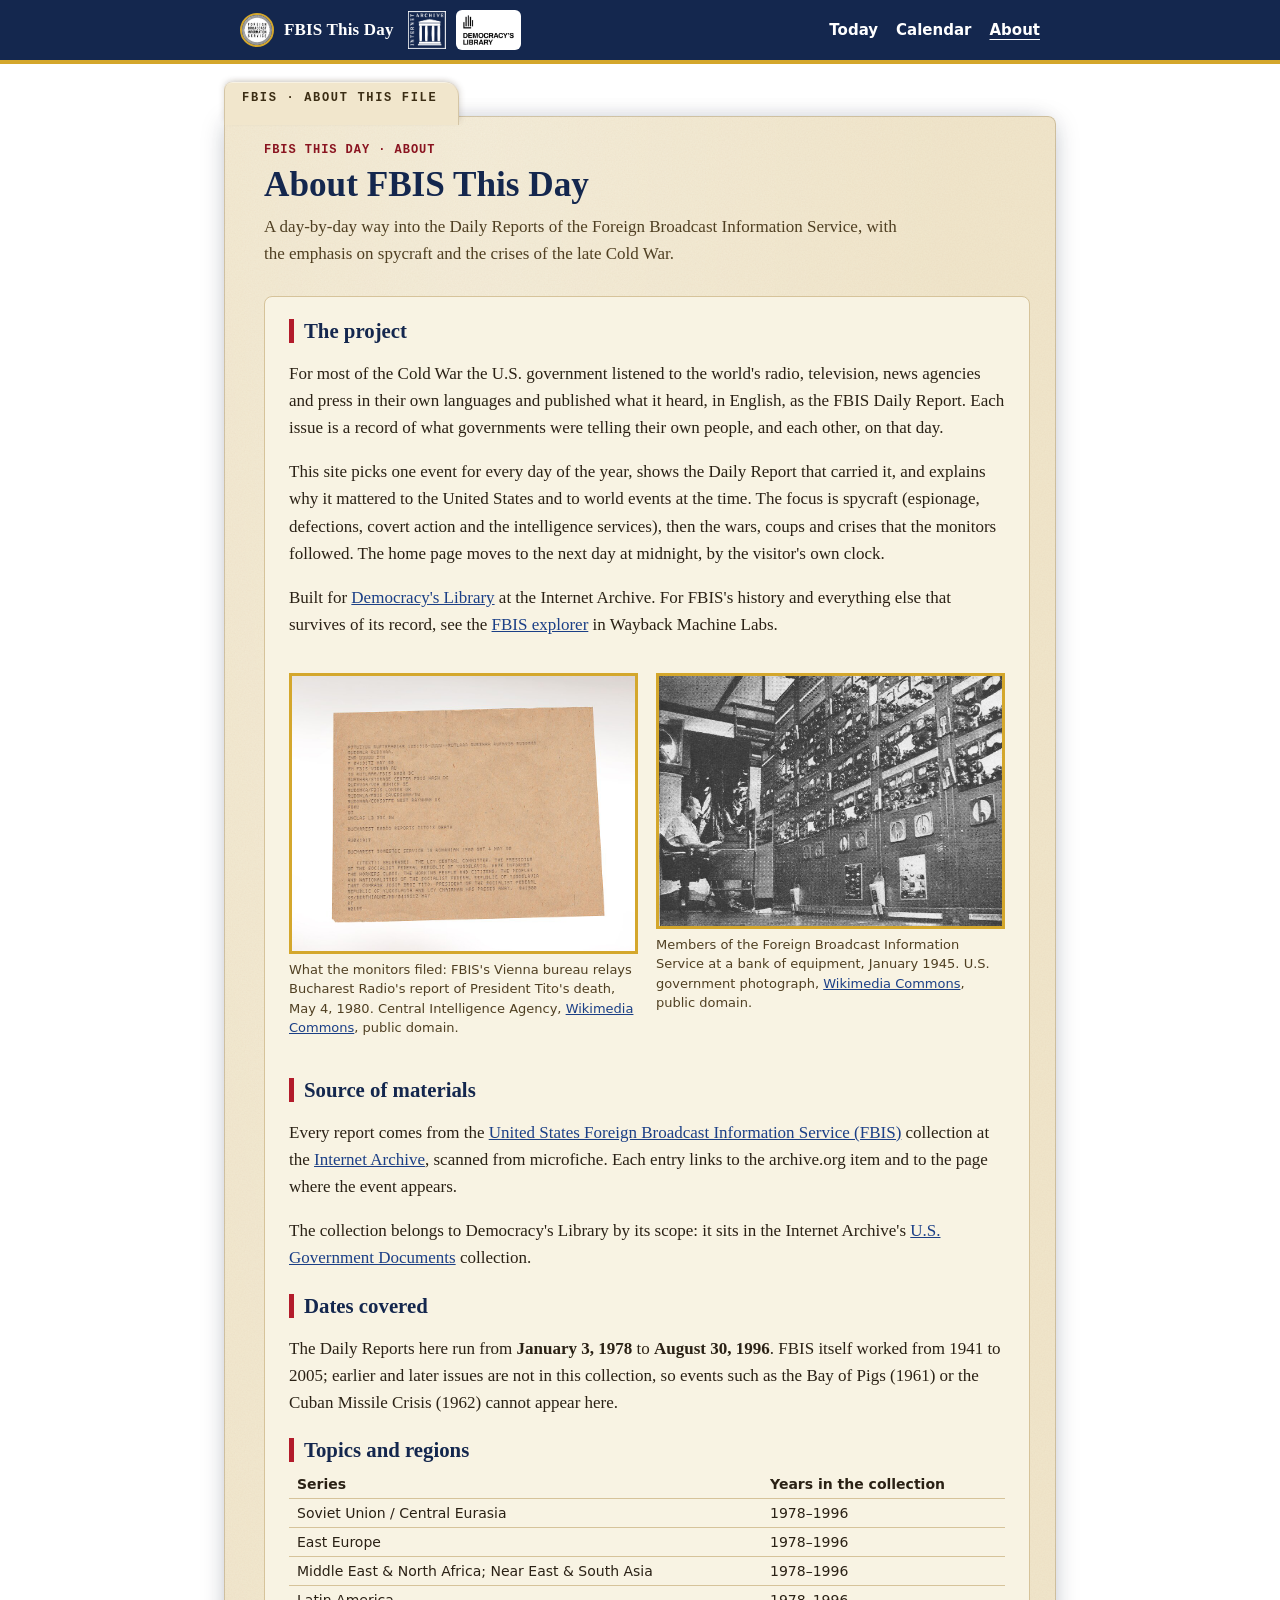
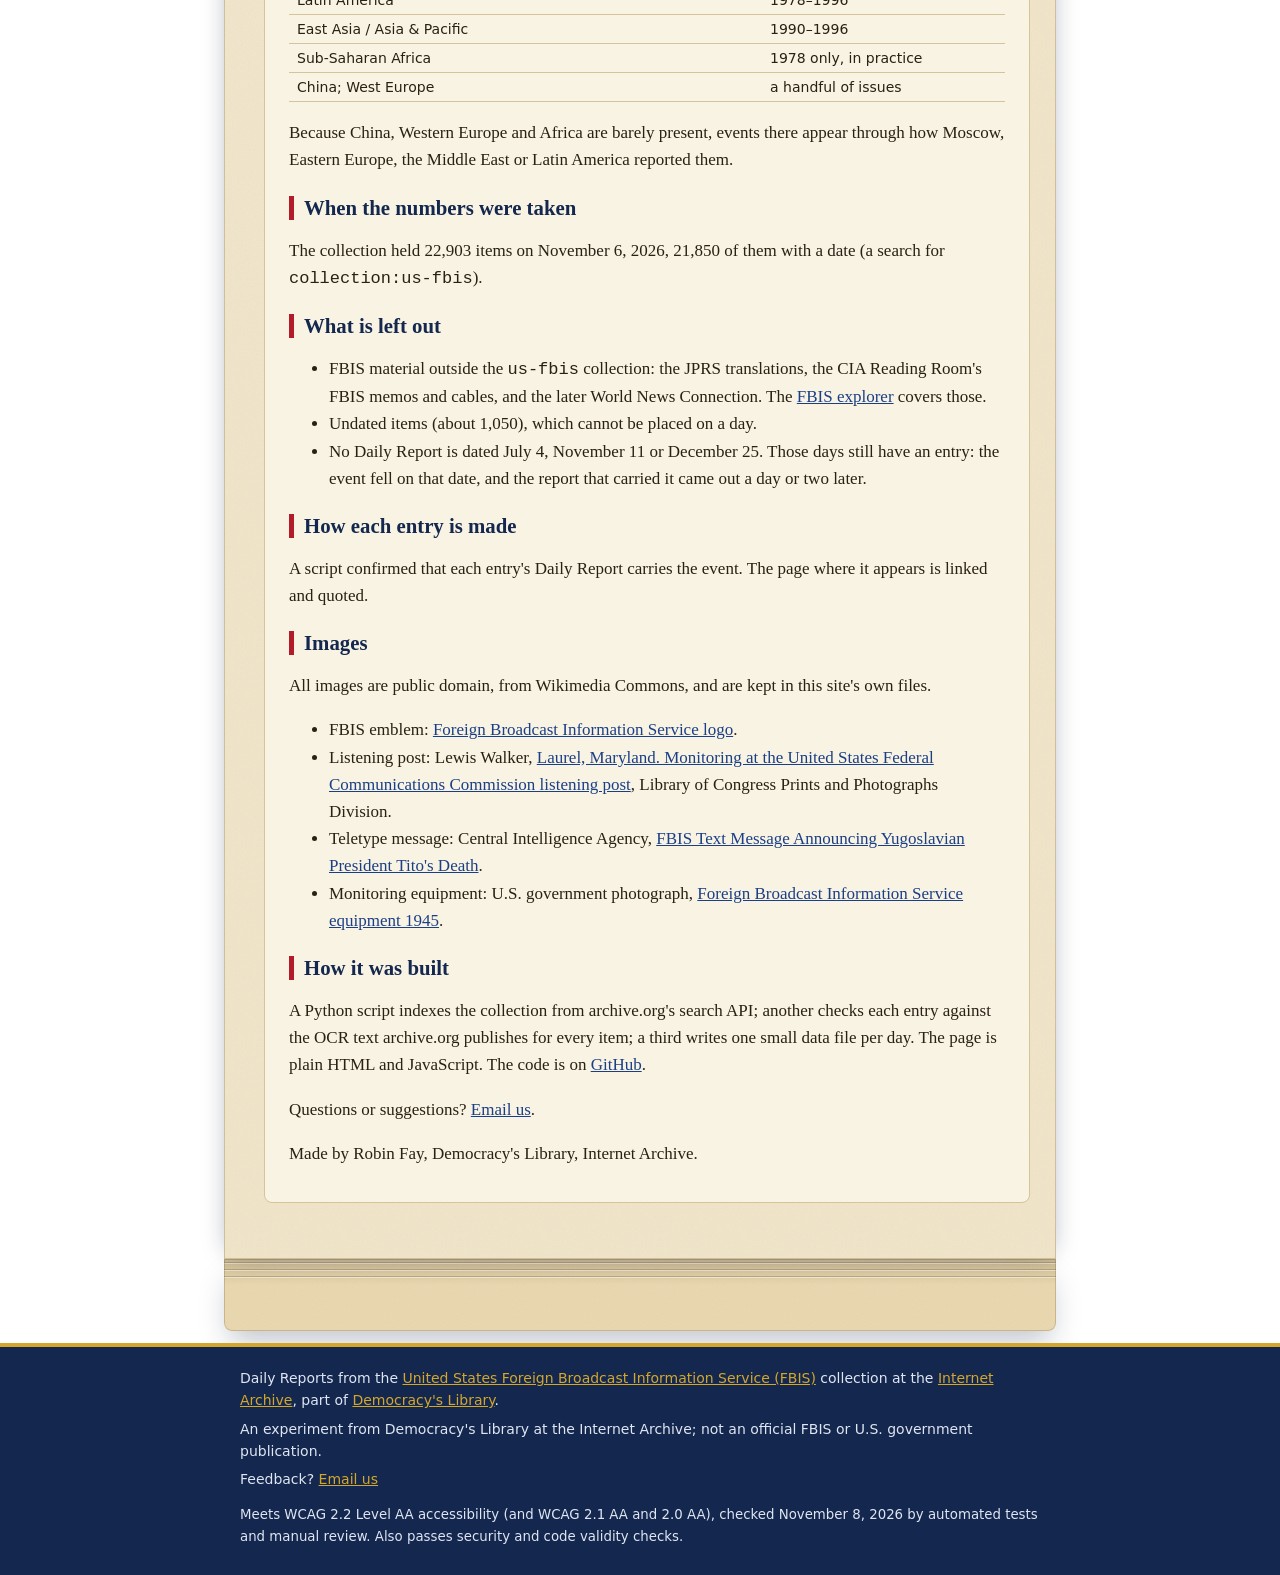
==== commit 48090802: "Open file folder with a loose paper clip The folder now reads as opened flat: the back panel holds t" ====
--- a/about.html
+++ b/about.html
@@ -5,7 +5,7 @@
 <meta name="viewport" content="width=device-width, initial-scale=1">
 <title>About · FBIS This Day</title>
 <meta name="description" content="About FBIS This Day: its source in the Internet Archive's us-fbis collection, the dates it covers, what it leaves out, and how each day's entry is made and checked.">
-<link rel="stylesheet" href="style.css?v=29">
+<link rel="stylesheet" href="style.css?v=31">
 </head>
 <body>
 <a class="skip" href="#main">Skip to content</a>
--- a/style.css
+++ b/style.css
@@ -65,13 +65,27 @@
 .lede { color: var(--muted); margin: 0; max-width: 40rem; }
 
 /* Home-page band: dark blue, white type, gold rules, a photograph */
-/* A listening-post console: faint range rings and a plotting grid */
-.band { color: var(--white); border-bottom: 4px solid var(--red);
+/* A radar capture: a still frame from a near-black blue scope, with range
+   rings, cross-hairs, a frozen sweep and a few contacts. Nothing moves. The
+   scope's lines never add up to more than 26% green behind any text, which
+   keeps the gold and grey type above 4.5:1 (gold is 4.71:1 at the worst). */
+.band { --rx: 55%; --ry: 58%; --scope: 120, 230, 170;
+  color: var(--white); border-bottom: 4px solid var(--red);
+  position: relative; overflow: hidden; isolation: isolate;
   background:
-    repeating-radial-gradient(circle at 88% 40%, rgba(212,167,44,.10) 0 1px, transparent 1px 46px),
-    linear-gradient(rgba(255,255,255,.035) 1px, transparent 1px) 0 0 / 100% 28px,
-    linear-gradient(90deg, rgba(255,255,255,.035) 1px, transparent 1px) 0 0 / 28px 100%,
-    linear-gradient(180deg, var(--navy) 0%, var(--navy-deep) 100%); }
+    repeating-radial-gradient(circle at var(--rx) var(--ry), rgba(var(--scope), .10) 0 1px, transparent 1.5px 70px),
+    linear-gradient(rgba(var(--scope), .10), rgba(var(--scope), .10)) var(--rx) 0 / 1px 100% no-repeat,
+    linear-gradient(rgba(var(--scope), .10), rgba(var(--scope), .10)) 0 var(--ry) / 100% 1px no-repeat,
+    radial-gradient(circle at var(--rx) var(--ry), #050c1a 0%, #040914 50%, #020509 100%); }
+/* the frozen sweep: a beam with its fading phosphor trail */
+.band::before { content: ""; position: absolute; z-index: -1; pointer-events: none;
+  width: 1400px; height: 1400px; left: calc(var(--rx) - 700px); top: calc(var(--ry) - 700px); border-radius: 50%;
+  background: conic-gradient(from 0deg, transparent 0deg 230deg, rgba(var(--scope), .02) 260deg, rgba(var(--scope), .09) 322deg, rgba(var(--scope), .14) 324deg, transparent 324.8deg);
+  -webkit-mask-image: radial-gradient(circle, #000 0 40%, transparent 60%); mask-image: radial-gradient(circle, #000 0 40%, transparent 60%); }
+/* contacts: the ones the beam has just passed are brightest */
+.band::after { content: ""; position: absolute; z-index: -1; pointer-events: none; width: 6px; height: 6px; border-radius: 50%;
+  left: calc(var(--rx) - 120px); top: calc(var(--ry) - 150px); background: rgba(var(--scope), .2);
+  box-shadow: 0 0 6px rgba(var(--scope), .12), 260px -60px 0 -1px rgba(var(--scope), .16), -420px 40px 0 -1px rgba(var(--scope), .12), 90px 120px 0 0 rgba(var(--scope), .14); }
 .monitor { margin: 16px 0 0; font: 600 12px/1.4 var(--mono); letter-spacing: .1em; text-transform: uppercase; color: var(--gold); display: flex; align-items: center; gap: 8px; flex-wrap: wrap; }
 .monitor #countdown { color: var(--white); font-size: 14px; letter-spacing: .06em; }
 .monitor .dot { width: 9px; height: 9px; border-radius: 50%; background: #ff5a5a; box-shadow: 0 0 0 3px rgba(255,90,90,.25); }
@@ -107,22 +121,23 @@
 /* The bulletin is a typed sheet of paper in both light and dark mode, so it
    carries its own colors. Every text pair here meets WCAG AA on the paper. */
 .sheet {
-  --paper: #fcf9f0; --tint: #f2ebd8; --ink: #1d1a14; --muted: #4e4637; --rule: #d9ceb0;
+  --paper: #ffffff; --tint: #f3f3f0; --ink: #1d1a14; --muted: #4e4637; --rule: #d6d4ce;
   --heading: #14274e; --link: #1b3f86; --accent: #b31b2b; --accent-ink: #fff;
   --chip: #f1e4bd; --chip-ink: #14274e;
   --type: "American Typewriter", "Courier Prime", "Courier New", Courier, monospace;
   color: var(--ink);
   background:
-    url("data:image/svg+xml,%3Csvg xmlns='http://www.w3.org/2000/svg' width='180' height='180'%3E%3Cfilter id='n'%3E%3CfeTurbulence type='fractalNoise' baseFrequency='.85' numOctaves='3' stitchTiles='stitch'/%3E%3CfeColorMatrix values='0 0 0 0 .32 0 0 0 0 .26 0 0 0 0 .14 0 0 0 .09 0'/%3E%3C/filter%3E%3Crect width='100%25' height='100%25' filter='url(%23n)'/%3E%3C/svg%3E"),
-    linear-gradient(180deg, transparent 33%, rgba(120, 100, 60, .07) 33.2%, transparent 33.6%),
-    radial-gradient(ellipse at 50% 40%, transparent 55%, rgba(120, 95, 50, .10) 100%),
+    url("data:image/svg+xml,%3Csvg xmlns='http://www.w3.org/2000/svg' width='180' height='180'%3E%3Cfilter id='n'%3E%3CfeTurbulence type='fractalNoise' baseFrequency='.85' numOctaves='3' stitchTiles='stitch'/%3E%3CfeColorMatrix values='0 0 0 0 .3 0 0 0 0 .3 0 0 0 0 .3 0 0 0 .05 0'/%3E%3C/filter%3E%3Crect width='100%25' height='100%25' filter='url(%23n)'/%3E%3C/svg%3E"),
+    /* the dent a paper clip left in the top edge */
+    url("data:image/svg+xml,%3Csvg xmlns='http://www.w3.org/2000/svg' width='22' height='76' viewBox='0 0 22 76'%3E%3Cpath d='M9 28V60a3 3 0 0 0 6 0V12a6 6 0 0 0-12 0V66a8 8 0 0 0 16 0V30' fill='none' stroke='%235a5040' stroke-opacity='.16' stroke-width='2.6' stroke-linecap='round'/%3E%3Cpath d='M9 28V60a3 3 0 0 0 6 0V12a6 6 0 0 0-12 0V66a8 8 0 0 0 16 0V30' fill='none' stroke='%23ffffff' stroke-opacity='.9' stroke-width='.8' stroke-linecap='round' transform='translate%28.6 .6%29'/%3E%3C/svg%3E") left 56px top -40px / 22px 76px no-repeat,
+    linear-gradient(180deg, transparent 33%, rgba(90, 90, 90, .05) 33.2%, transparent 33.6%),
     var(--paper);
-  border: 1px solid #e3d8b8; border-radius: 3px; padding: 0 28px 26px; position: relative; isolation: isolate;
+  border: 1px solid #dddbd5; border-radius: 3px; padding: 0 28px 26px; position: relative; isolation: isolate;
   /* the sheet lifts off the page: a hard shadow down the right edge and a soft one below */
   /* a defined edge all round, a light shadow along the top, a drop shadow
      below, and the hard shadow down the right-hand edge */
   box-shadow:
-    0 0 0 1px rgba(120, 95, 50, .30),
+    0 0 0 1px rgba(90, 85, 75, .22),
     0 -3px 8px -2px rgba(12, 26, 54, .14),
     0 4px 6px rgba(12, 26, 54, .16),
     0 22px 30px -10px rgba(12, 26, 54, .38),
@@ -133,8 +148,8 @@
 /* a second sheet underneath, slightly askew */
 /* the edges of two more sheets showing down the right-hand side */
 .sheet::before, .sheet::after { content: ""; position: absolute; top: 5px; bottom: -5px; z-index: -1; border-radius: 0 3px 3px 0; }
-.sheet::before { right: -7px; left: 7px; background: #efe6cd; border: 1px solid #cdbd95; box-shadow: 3px 4px 8px rgba(12, 26, 54, .18); }
-.sheet::after { top: 10px; bottom: -10px; right: -13px; left: 13px; z-index: -2; background: #e7dcbf; border: 1px solid #c6b48a; box-shadow: 4px 8px 14px rgba(12, 26, 54, .22); }
+.sheet::before { right: -7px; left: 7px; background: #f6f6f3; border: 1px solid #cfccc4; box-shadow: 3px 4px 8px rgba(12, 26, 54, .18); }
+.sheet::after { top: 10px; bottom: -10px; right: -13px; left: 13px; z-index: -2; background: #ededea; border: 1px solid #c4c1b8; box-shadow: 4px 8px 14px rgba(12, 26, 54, .22); }
 .sheet h2, .sheet p { font-family: var(--type); }
 .sheet h2 { font-weight: 700; letter-spacing: -.01em; }
 .sheet p { font-size: 16px; line-height: 1.65; text-shadow: 0 0 .5px rgba(29, 26, 20, .35); }
@@ -234,17 +249,20 @@
 .sheet p.draft a { display: inline-block; min-height: 24px; padding: 3px 0; line-height: 18px; }
 .sheet .evidence p { text-shadow: none; }
 
-/* An open manila folder that holds each page's contents. It keeps its own
-   colors in both modes; every text pair on it meets WCAG AA. */
+/* A manila folder opened flat: the back panel, with its index tab, holds
+   each page's contents; it folds along the scored crease at the bottom into
+   the front cover, which lies open below. It keeps its own colors in both
+   modes; every text pair on it meets WCAG AA. */
 .folder {
   --paper: #f8f3e3; --tint: #efe7d0; --ink: #2a2115; --muted: #4f3f22; --rule: #d6c39a;
   --heading: #14274e; --link: #1b3f86; --accent: #8a1420; --chip: #f1e4bd; --chip-ink: #14274e;
-  color: var(--ink); position: relative; margin-top: 52px; margin-bottom: 8px;
-  padding: 10px 26px 26px 40px; border-radius: 4px 8px 8px 8px;
+  color: var(--ink); position: relative; margin-top: 52px; margin-bottom: 84px;
+  padding: 10px 26px 26px 40px; border-radius: 4px 8px 0 0;
   background:
     url("data:image/svg+xml,%3Csvg xmlns='http://www.w3.org/2000/svg' width='200' height='200'%3E%3Cfilter id='m'%3E%3CfeTurbulence type='fractalNoise' baseFrequency='.7' numOctaves='3' stitchTiles='stitch'/%3E%3CfeColorMatrix values='0 0 0 0 .4 0 0 0 0 .3 0 0 0 0 .12 0 0 0 .08 0'/%3E%3C/filter%3E%3Crect width='100%25' height='100%25' filter='url(%23m)'/%3E%3C/svg%3E"),
-    linear-gradient(90deg, #dccaa0 0, #e8d9b6 10px, #cdb88a 13px, #f1e6cc 16px, #f1e6cc 100%);
-  box-shadow: inset 0 0 0 1px rgba(110, 80, 30, .25), 0 14px 34px rgba(12, 26, 54, .22);
+    radial-gradient(ellipse at 30% 0%, rgba(255, 255, 255, .28), transparent 60%),
+    #f1e6cc;
+  box-shadow: inset 0 0 0 1px rgba(110, 80, 30, .25), -6px 0 24px -8px rgba(12, 26, 54, .22), 6px 0 24px -8px rgba(12, 26, 54, .22);
 }
 /* the folder's index tab */
 .folder::before {
@@ -256,18 +274,25 @@
     /* a soft drop shadow up and out from the tab; none at its foot, where it joins the folder */
     -2px -3px 6px -2px rgba(60, 45, 20, .16), 3px -2px 6px -2px rgba(60, 45, 20, .16);
 }
-/* the front flap folded back along the left edge */
+/* the front cover, opened flat below the crease, with the folder's
+   score lines and a little shade where it bends */
 .folder::after {
-  content: ""; position: absolute; left: -8px; top: 14px; bottom: -6px; width: 14px; border-radius: 6px 0 0 6px;
-  background: linear-gradient(90deg, #cdb88a, #e2d1aa); box-shadow: -3px 4px 8px rgba(12, 26, 54, .18); z-index: -1;
+  content: ""; position: absolute; left: 0; right: 0; top: 100%; height: 72px; z-index: -1; pointer-events: none;
+  border-radius: 0 0 8px 8px;
+  background:
+    repeating-linear-gradient(180deg, rgba(110, 80, 30, .30) 0 1px, rgba(255, 255, 255, .45) 1px 2px, transparent 2px 7px) 0 3px / 100% 21px no-repeat,
+    linear-gradient(180deg, rgba(60, 45, 20, .18), rgba(60, 45, 20, 0) 26px),
+    url("data:image/svg+xml,%3Csvg xmlns='http://www.w3.org/2000/svg' width='200' height='200'%3E%3Cfilter id='m'%3E%3CfeTurbulence type='fractalNoise' baseFrequency='.7' numOctaves='3' stitchTiles='stitch'/%3E%3CfeColorMatrix values='0 0 0 0 .4 0 0 0 0 .3 0 0 0 0 .12 0 0 0 .08 0'/%3E%3C/filter%3E%3Crect width='100%25' height='100%25' filter='url(%23m)'/%3E%3C/svg%3E"),
+    #ead9b2;
+  box-shadow: inset 0 0 0 1px rgba(110, 80, 30, .25), 0 16px 30px -6px rgba(12, 26, 54, .26);
 }
 .folder .daybar { margin-top: 14px; }
 .folder .daybar button, .folder .daybar select { color: var(--ink); background: var(--paper); border-color: #d6c39a; }
 .folder section.more h2, .folder .prose h2 { color: var(--heading); }
 .folder header.intro { padding-top: 16px; }
 @media (max-width: 560px) {
-  .folder { padding: 8px 14px 18px 22px; margin-top: 46px; }
-  .folder::after { left: -5px; width: 9px; }
+  .folder { padding: 8px 14px 18px 22px; margin-top: 46px; margin-bottom: 64px; }
+  .folder::after { height: 56px; }
 }
 
 .sheet h2, .sheet .bigdate { font-family: "Courier Prime", "Courier New", Courier, monospace; font-weight: 700; letter-spacing: -.01em; }
@@ -279,7 +304,7 @@
 .folder .daybar { gap: 6px; align-items: flex-end; margin: 18px -26px 18px -40px; padding: 0 26px 0 40px; position: relative; }
 /* the folder's beige comes up over the foot of the tabs, so they sit
    tucked behind it, with a soft shadow cast up from its edge */
-.folder .daybar::after { content: ""; position: absolute; left: 16px; right: 0; bottom: -2px; height: 11px; z-index: 1; pointer-events: none;
+.folder .daybar::after { content: ""; position: absolute; left: 1px; right: 1px; bottom: -2px; height: 11px; z-index: 1; pointer-events: none;
   background: #f1e6cc; border-top: 1px solid rgba(255, 255, 255, .55);
   box-shadow: 0 -1px 4px rgba(60, 45, 20, .13); }
 .folder .daybar button, .folder .daybar select {
@@ -310,3 +335,11 @@
 /* The checker's dated statement sits at the end of the footer: give it the
    footer's column and gutter. */
 footer.site .explorer-checks-note { max-width: 52rem; margin: 1em auto 0 !important; padding: 0 16px; color: #dfe5f2; }
+
+/* the paper clip, taken off the bulletin and left lying on the folder
+   beside it. Decorative only. */
+.sheet .clip { position: absolute; z-index: 3; left: -44px; top: 46px; width: 96px; height: 40px; pointer-events: none;
+  background: url("data:image/svg+xml,%3Csvg xmlns='http://www.w3.org/2000/svg' width='96' height='40' viewBox='0 0 96 40'%3E%3Cdefs%3E%3ClinearGradient id='g' x1='0' y1='0' x2='0' y2='1'%3E%3Cstop offset='0' stop-color='%236a7079'/%3E%3Cstop offset='.45' stop-color='%23c3c8cf'/%3E%3Cstop offset='1' stop-color='%23737981'/%3E%3C/linearGradient%3E%3Cfilter id='s' x='-20%25' y='-40%25' width='140%25' height='180%25'%3E%3CfeGaussianBlur stdDeviation='1.1'/%3E%3C/filter%3E%3C/defs%3E%3Cg transform='translate%2888 9%29 rotate%2898%29'%3E%3Cpath d='M9 28V60a3 3 0 0 0 6 0V12a6 6 0 0 0-12 0V66a8 8 0 0 0 16 0V30' fill='none' stroke='%232a1e0a' stroke-opacity='.35' stroke-width='2.6' filter='url%28%23s%29' transform='translate%281.6 -2%29'/%3E%3Cpath d='M9 28V60a3 3 0 0 0 6 0V12a6 6 0 0 0-12 0V66a8 8 0 0 0 16 0V30' fill='none' stroke='url%28%23g%29' stroke-width='2.4' stroke-linecap='round'/%3E%3Cpath d='M9 28V60a3 3 0 0 0 6 0V12a6 6 0 0 0-12 0V66a8 8 0 0 0 16 0V30' fill='none' stroke='%23f1f3f6' stroke-opacity='.6' stroke-width='.7' stroke-linecap='round' transform='translate%28-.5 -.4%29'/%3E%3C/g%3E%3C/svg%3E") center / contain no-repeat; transform: rotate(62deg); transform-origin: 0 0; }
+@media (max-width: 560px) {
+  .sheet .clip { left: -12px; top: 52px; width: 72px; height: 30px; }
+}
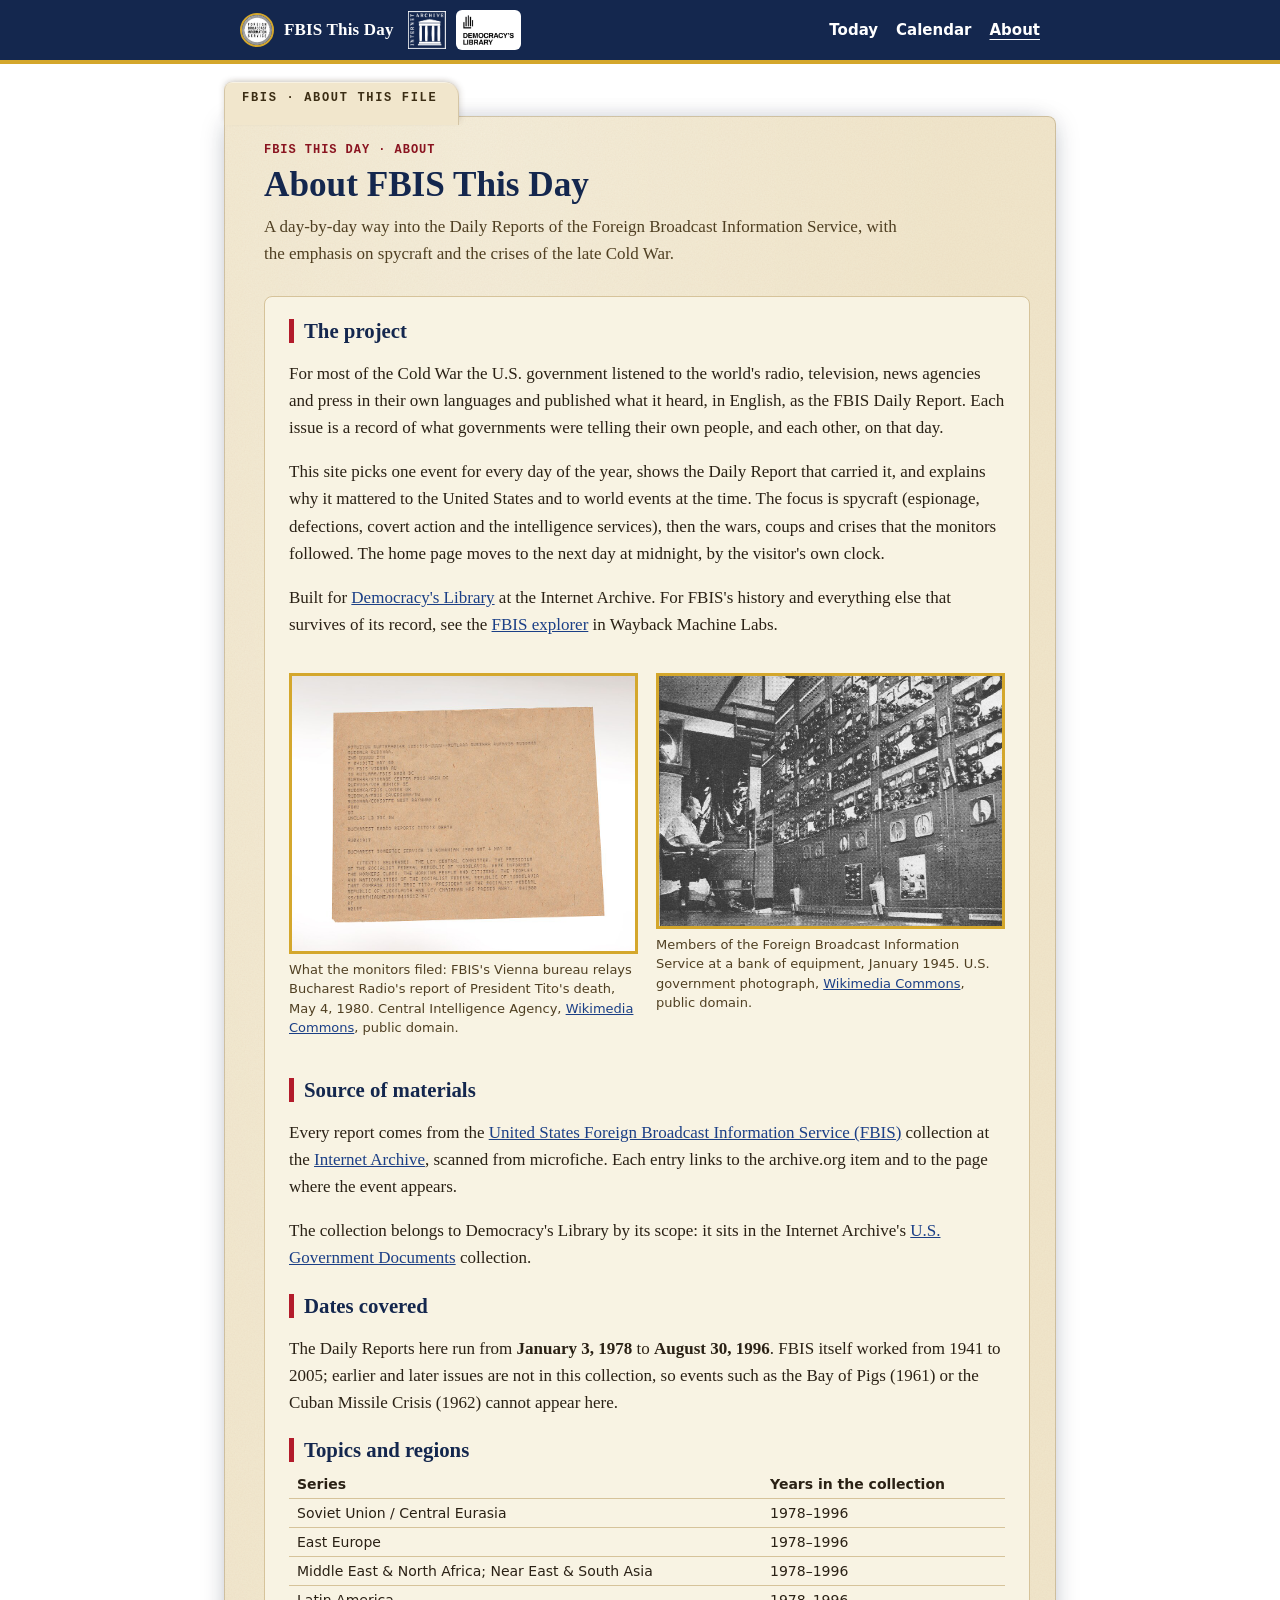
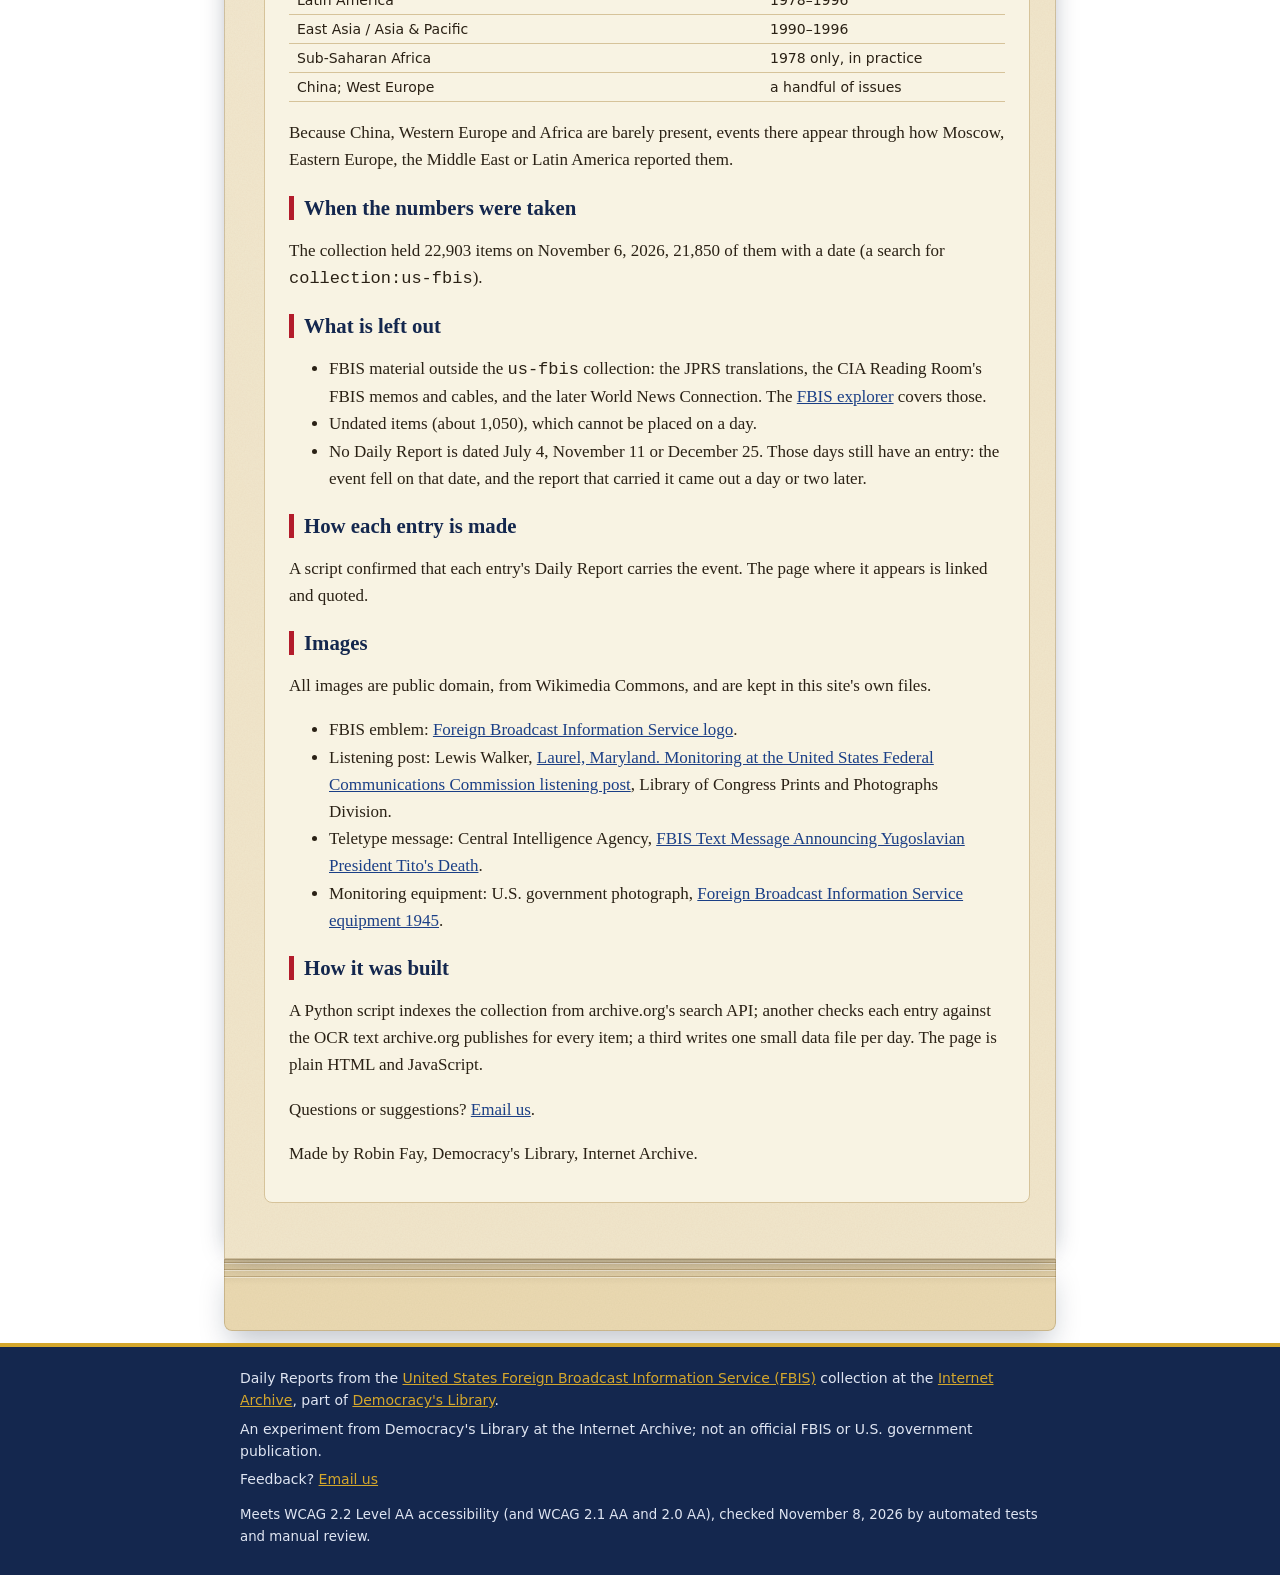
==== commit 9b5efb21: "Explorer design fixes: feedback address, no GitHub, no security claim Brings the pages in line with " ====
--- a/about.html
+++ b/about.html
@@ -5,7 +5,7 @@
 <meta name="viewport" content="width=device-width, initial-scale=1">
 <title>About · FBIS This Day</title>
 <meta name="description" content="About FBIS This Day: its source in the Internet Archive's us-fbis collection, the dates it covers, what it leaves out, and how each day's entry is made and checked.">
-<link rel="stylesheet" href="style.css?v=31">
+<link rel="stylesheet" href="style.css?v=32">
 </head>
 <body>
 <a class="skip" href="#main">Skip to content</a>
@@ -91,8 +91,8 @@
     </ul>
 
     <h2>How it was built</h2>
-    <p>A Python script indexes the collection from archive.org's search API; another checks each entry against the OCR text archive.org publishes for every item; a third writes one small data file per day. The page is plain HTML and JavaScript. The code is on <a href="https://github.com/">GitHub</a>.</p>
-    <p>Questions or suggestions? <a href="mailto:robin.fay@archive.org?subject=Explorer%20Feedback%3A%20FBIS%20This%20Day">Email us</a>.</p>
+    <p>A Python script indexes the collection from archive.org's search API; another checks each entry against the OCR text archive.org publishes for every item; a third writes one small data file per day. The page is plain HTML and JavaScript.</p>
+    <p>Questions or suggestions? <a href="mailto:info@archive.org?subject=Democracy%27s%20Library%20Explorer">Email us</a>.</p>
     <p>Made by Robin Fay, Democracy's Library, Internet Archive.</p>
   </div>
 </main>
@@ -100,13 +100,12 @@
   <div class="wrap">
     <p>Daily Reports from the <a href="https://archive.org/details/us-fbis">United States Foreign Broadcast Information Service (FBIS)</a> collection at the <a href="https://archive.org/">Internet Archive</a>, part of <a href="https://archive.org/details/democracys-library">Democracy's Library</a>.</p>
     <p>An experiment from Democracy's Library at the Internet Archive; not an official FBIS or U.S. government publication.</p>
-    <p>Feedback? <a href="mailto:robin.fay@archive.org?subject=Explorer%20Feedback%3A%20FBIS%20This%20Day">Email us</a></p>
+    <p>Feedback? <a href="mailto:info@archive.org?subject=Democracy%27s%20Library%20Explorer">Email us</a></p>
   </div>
 <!-- explorer-checks:note -->
 <p class="explorer-checks-note" style="font-size:clamp(0.8333rem, 0.875em, 1rem);margin:1em 0 0">
   Meets WCAG 2.2 Level AA accessibility (and WCAG 2.1 AA and 2.0 AA), checked
   <time datetime="2026-11-08">November 8, 2026</time> by automated tests and manual review.
-  Also passes security and code validity checks.
 </p>
 <!-- /explorer-checks:note -->
 </footer>
--- a/style.css
+++ b/style.css
@@ -343,3 +343,5 @@
 @media (max-width: 560px) {
   .sheet .clip { left: -12px; top: 52px; width: 72px; height: 30px; }
 }
+/* the collection the day's Daily Reports come from, under the heading */
+#issuesH .from { display: block; margin-top: 4px; font: 400 1rem/1.45 var(--sans); }
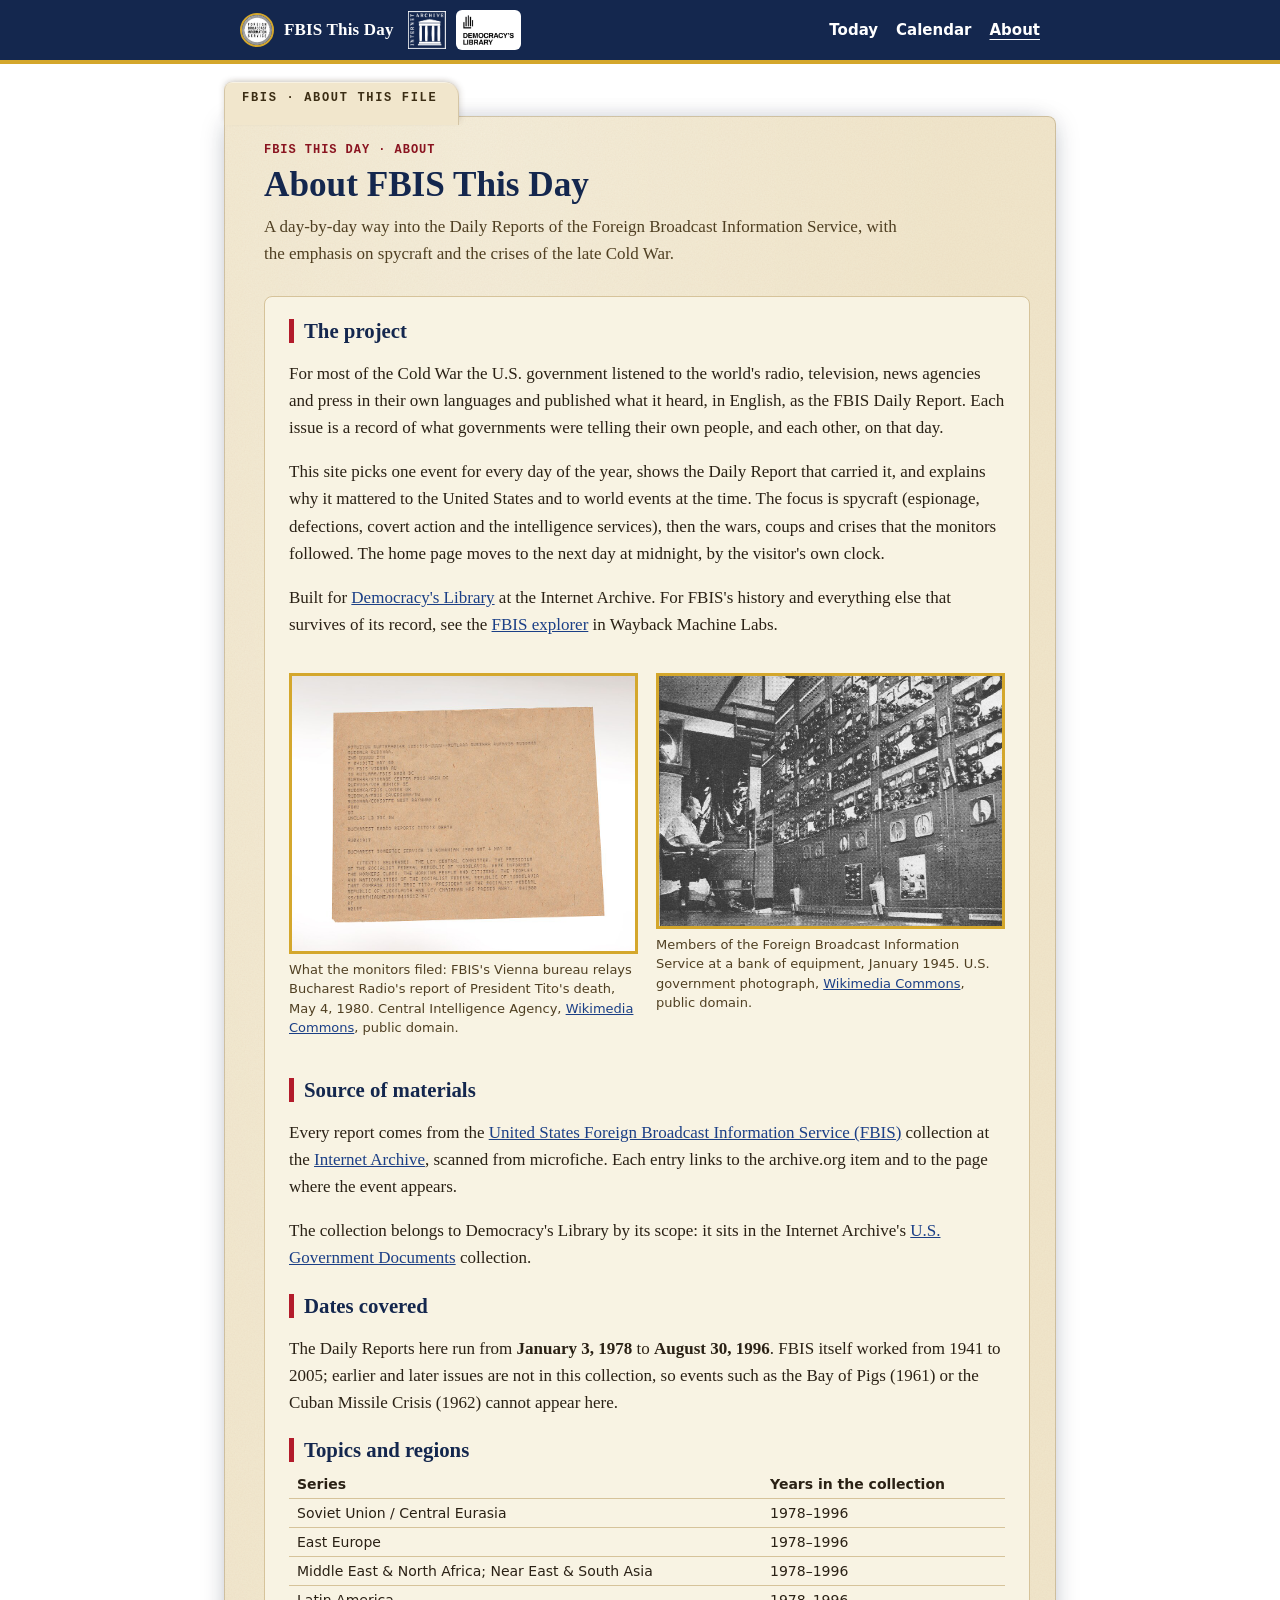
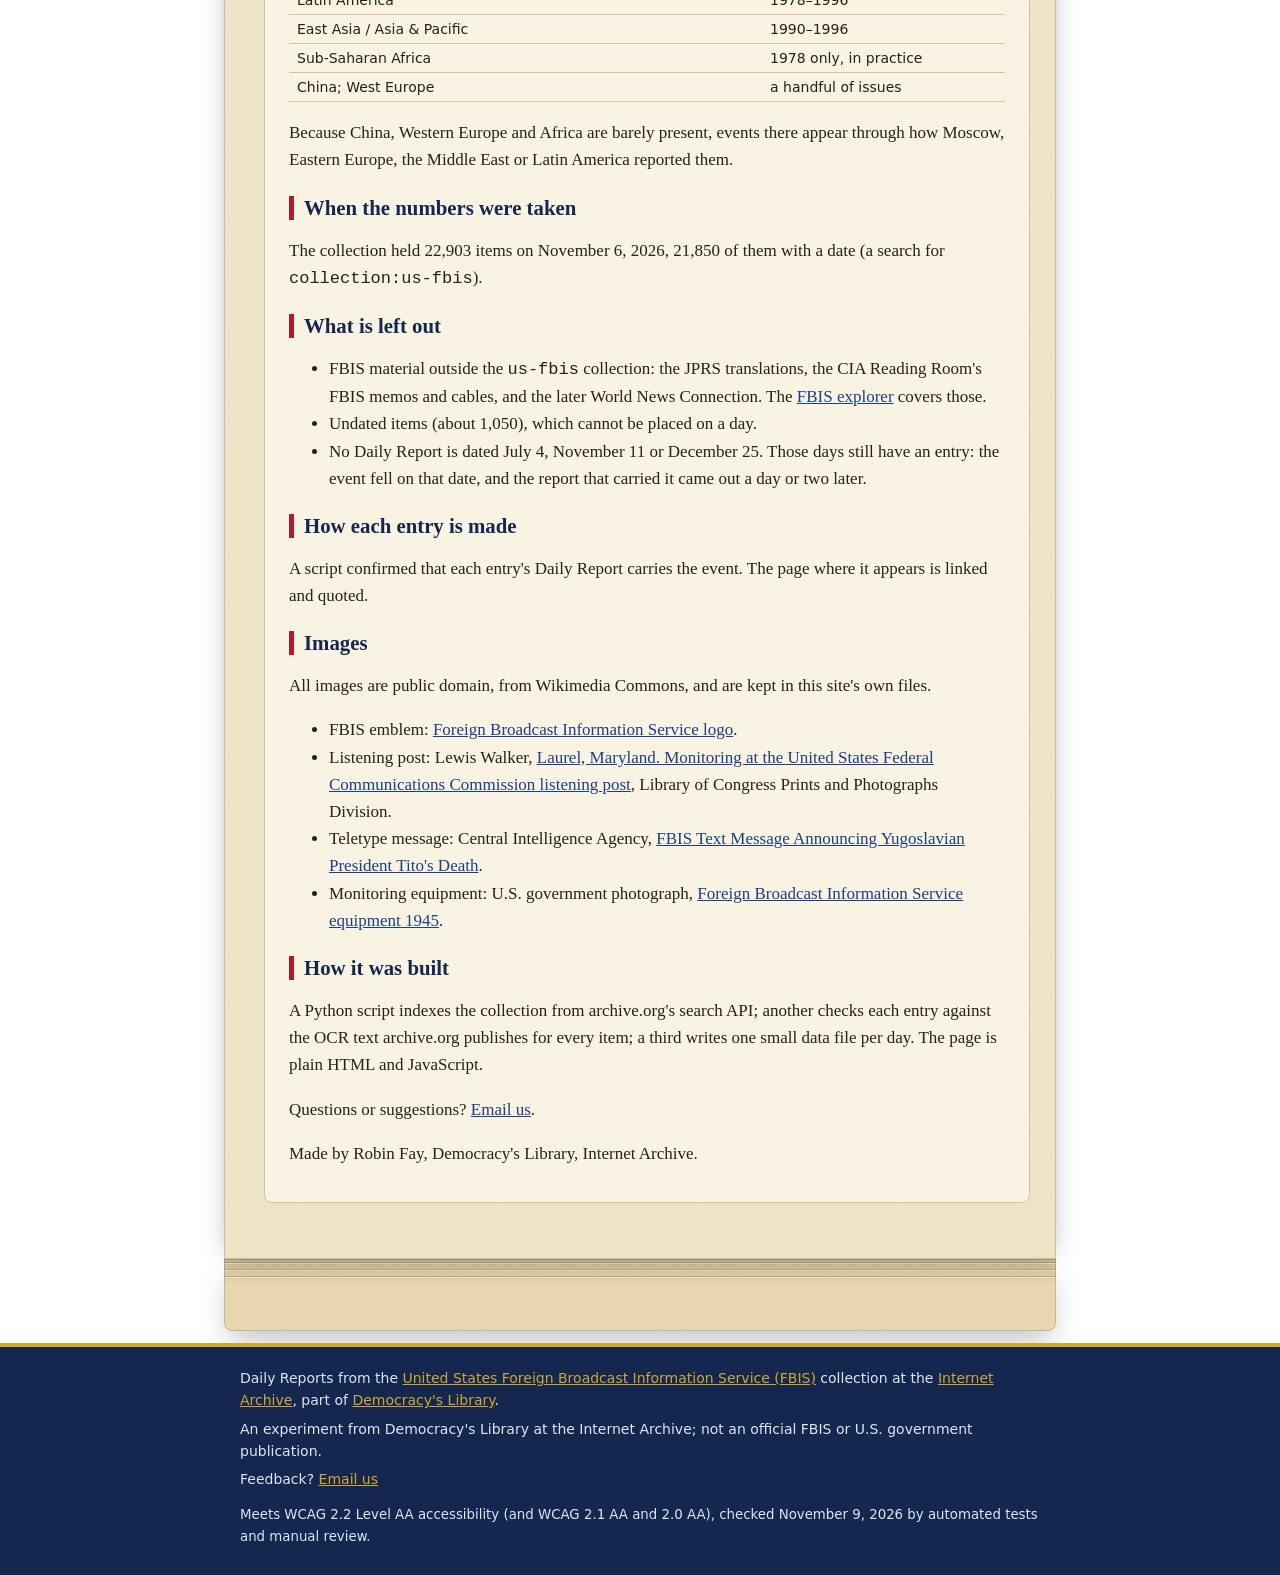
==== commit be884e6b: "Re-date the accessibility statement: November 9, 2026 Co-Authored-By: Claude Opus 5.5 <noreply@anthr" ====
--- a/about.html
+++ b/about.html
@@ -105,7 +105,7 @@
 <!-- explorer-checks:note -->
 <p class="explorer-checks-note" style="font-size:clamp(0.8333rem, 0.875em, 1rem);margin:1em 0 0">
   Meets WCAG 2.2 Level AA accessibility (and WCAG 2.1 AA and 2.0 AA), checked
-  <time datetime="2026-11-08">November 8, 2026</time> by automated tests and manual review.
+  <time datetime="2026-11-09">November 9, 2026</time> by automated tests and manual review.
 </p>
 <!-- /explorer-checks:note -->
 </footer>
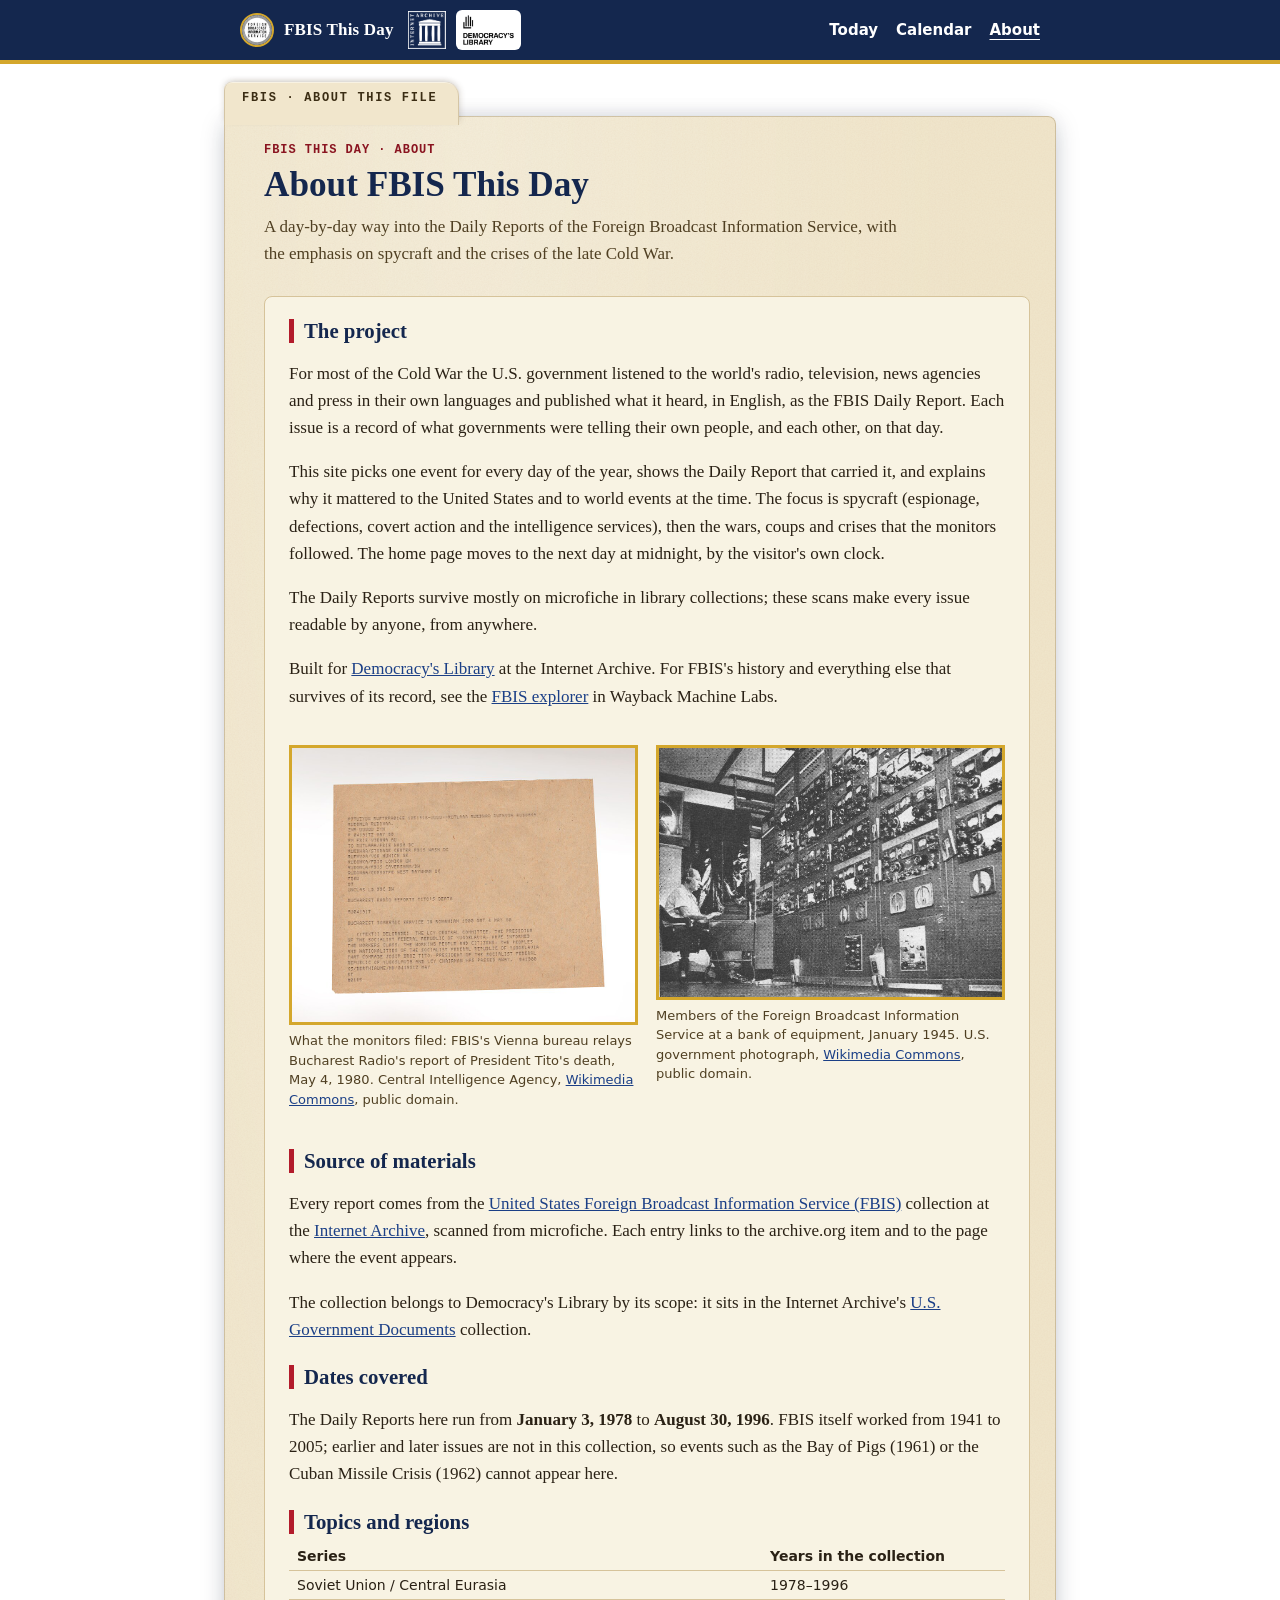
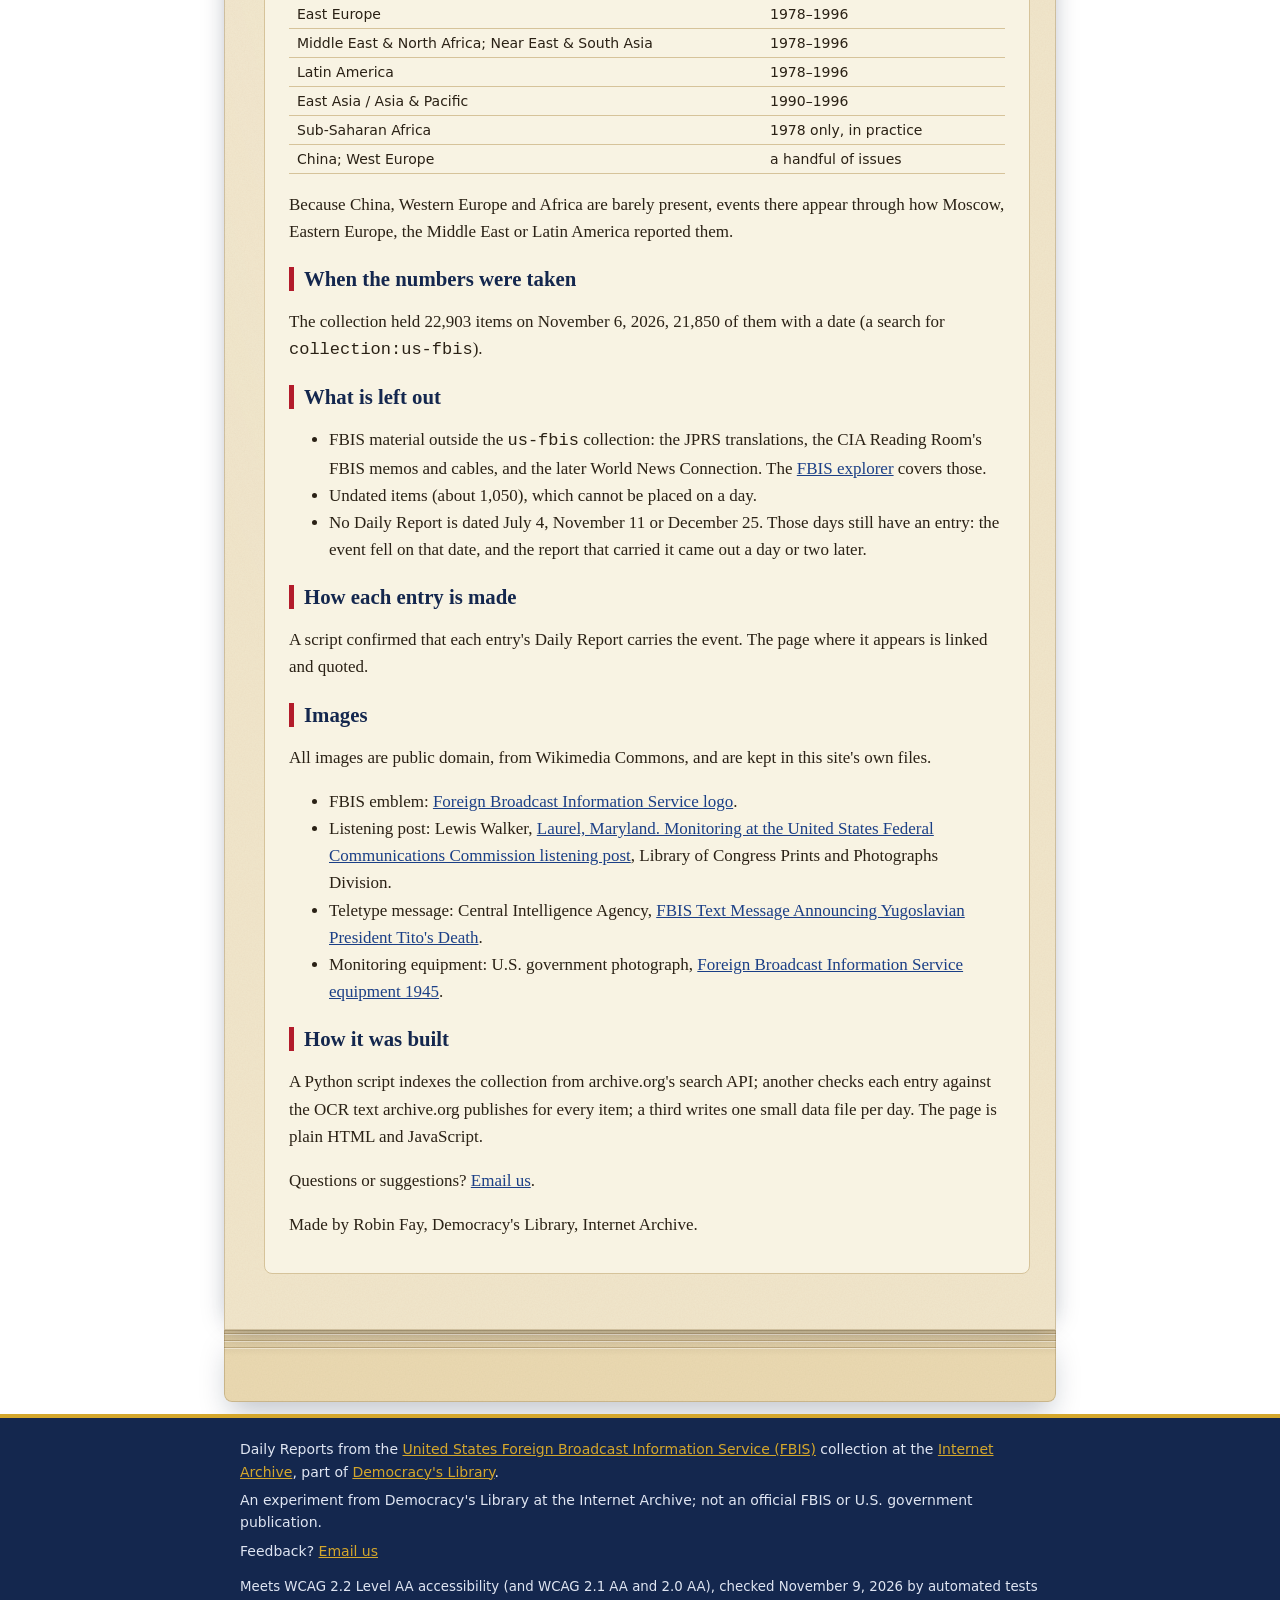
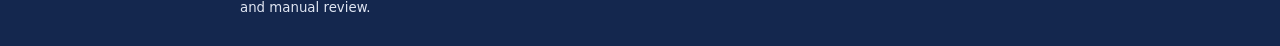
==== commit 70861a40: "About: say why the scans matter Co-Authored-By: Claude Opus 5.5 <noreply@anthropic.com>" ====
--- a/about.html
+++ b/about.html
@@ -33,6 +33,7 @@
     <h2>The project</h2>
     <p>For most of the Cold War the U.S. government listened to the world's radio, television, news agencies and press in their own languages and published what it heard, in English, as the FBIS Daily Report. Each issue is a record of what governments were telling their own people, and each other, on that day.</p>
     <p>This site picks one event for every day of the year, shows the Daily Report that carried it, and explains why it mattered to the United States and to world events at the time. The focus is spycraft (espionage, defections, covert action and the intelligence services), then the wars, coups and crises that the monitors followed. The home page moves to the next day at midnight, by the visitor's own clock.</p>
+    <p>The Daily Reports survive mostly on microfiche in library collections; these scans make every issue readable by anyone, from anywhere.</p>
     <p>Built for <a href="https://archive.org/details/democracys-library">Democracy's Library</a> at the Internet Archive. For FBIS's history and everything else that survives of its record, see the <a href="https://wayback-labs.sf.archive.org/fbis/">FBIS explorer</a> in Wayback Machine Labs.</p>
 
     <div class="figs">
